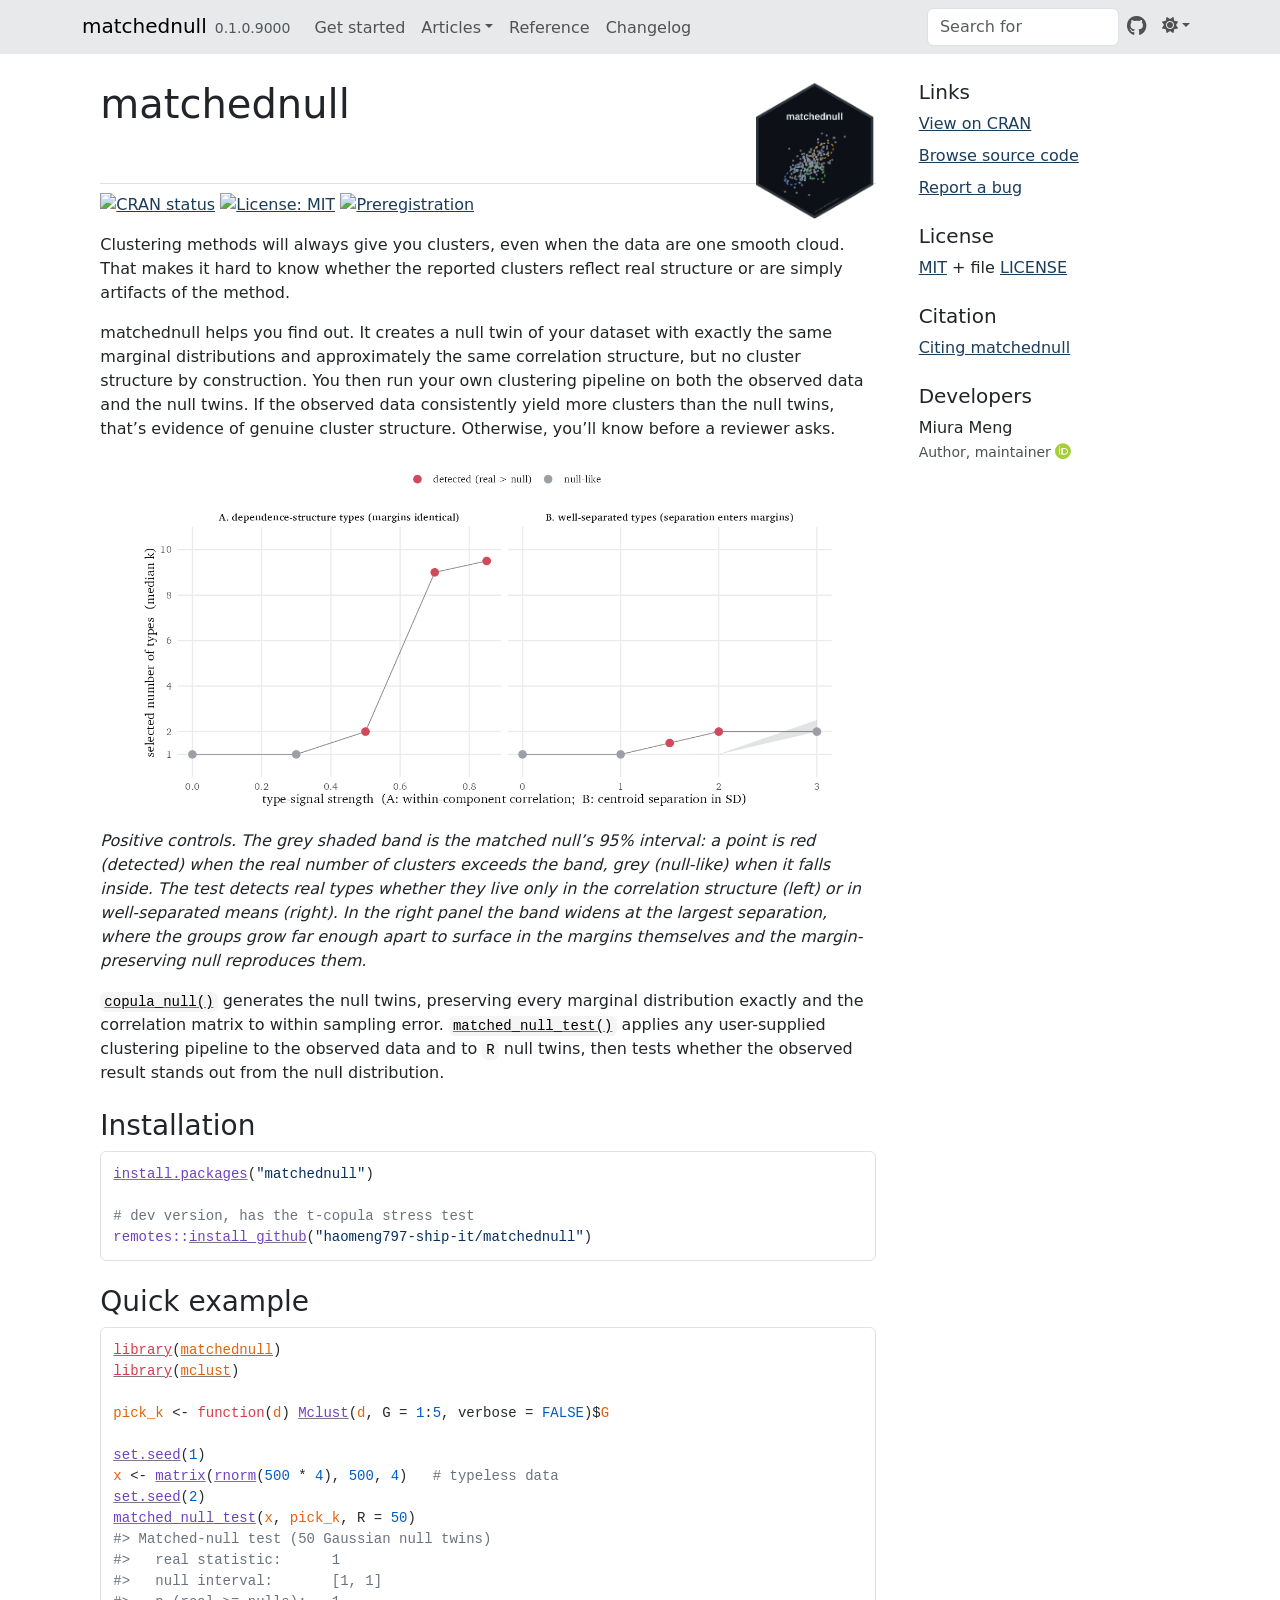
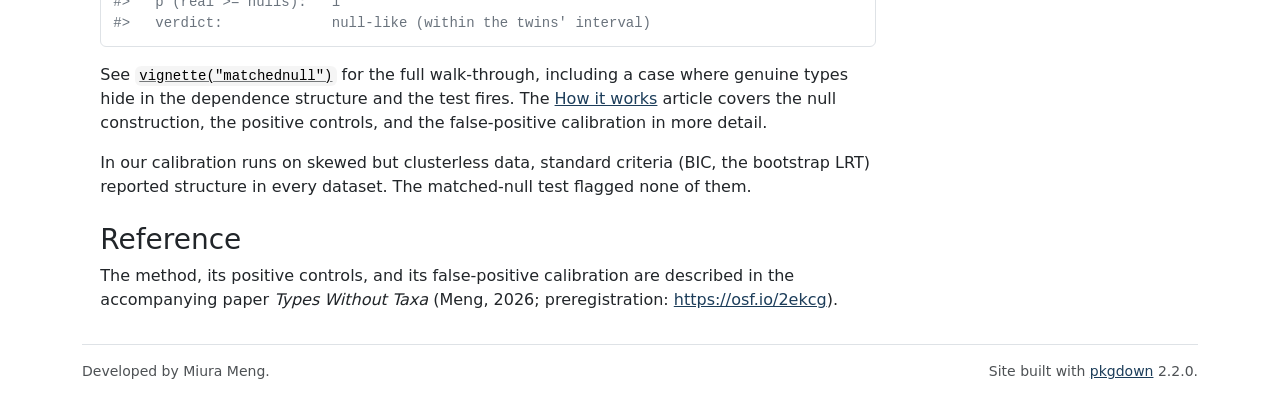
==== docs/index.html @ 2314b8cb "remove the duplicate get-started entry from the articles menu" ====
<!DOCTYPE html>
<!-- Generated by pkgdown: do not edit by hand --><html lang="en">
<head>
<meta http-equiv="Content-Type" content="text/html; charset=UTF-8">
<meta charset="utf-8">
<meta http-equiv="X-UA-Compatible" content="IE=edge">
<meta name="viewport" content="width=device-width, initial-scale=1, shrink-to-fit=no">
<title>Matched-Null Tests for Cluster-Count Claims • matchednull</title>
<!-- favicons --><link rel="icon" type="image/png" sizes="96x96" href="favicon-96x96.png">
<link rel="icon" type="”image/svg+xml”" href="favicon.svg">
<link rel="apple-touch-icon" sizes="180x180" href="apple-touch-icon.png">
<link rel="icon" sizes="any" href="favicon.ico">
<link rel="manifest" href="site.webmanifest">
<script src="lightswitch.js"></script><script src="deps/jquery-3.6.0/jquery-3.6.0.min.js"></script><meta name="viewport" content="width=device-width, initial-scale=1, shrink-to-fit=no">
<link href="deps/bootstrap-5.3.1/bootstrap.min.css" rel="stylesheet">
<script src="deps/bootstrap-5.3.1/bootstrap.bundle.min.js"></script><link href="deps/font-awesome-6.5.2/css/all.min.css" rel="stylesheet">
<link href="deps/font-awesome-6.5.2/css/v4-shims.min.css" rel="stylesheet">
<script src="deps/headroom-0.11.0/headroom.min.js"></script><script src="deps/headroom-0.11.0/jQuery.headroom.min.js"></script><script src="deps/bootstrap-toc-1.0.1/bootstrap-toc.min.js"></script><script src="deps/clipboard.js-2.0.11/clipboard.min.js"></script><script src="deps/search-1.0.0/autocomplete.jquery.min.js"></script><script src="deps/search-1.0.0/fuse.min.js"></script><script src="deps/search-1.0.0/mark.min.js"></script><!-- pkgdown --><script src="pkgdown.js"></script><link href="extra.css" rel="stylesheet">
<meta property="og:title" content="Matched-Null Tests for Cluster-Count Claims">
<meta name="description" content="Builds matched nulls for cluster-count claims: synthetic twins of a dataset that preserve every marginal distribution and the full correlation matrix while containing no cluster structure by construction. A reported number of clusters or &quot;types&quot; can then be tested against what the data's own margins and covariance already produce, using any clustering pipeline. A t-copula option adds tail dependence to the null, so that an apparent excess of clusters can be checked against a heavier-tailed alternative before it is read as evidence of types. Implements the matched-null procedure of Meng (2026) &quot;Types Without Taxa&quot; &lt;doi:10.17605/OSF.IO/2EKCG&gt;.">
<meta property="og:description" content="Builds matched nulls for cluster-count claims: synthetic twins of a dataset that preserve every marginal distribution and the full correlation matrix while containing no cluster structure by construction. A reported number of clusters or &quot;types&quot; can then be tested against what the data's own margins and covariance already produce, using any clustering pipeline. A t-copula option adds tail dependence to the null, so that an apparent excess of clusters can be checked against a heavier-tailed alternative before it is read as evidence of types. Implements the matched-null procedure of Meng (2026) &quot;Types Without Taxa&quot; &lt;doi:10.17605/OSF.IO/2EKCG&gt;.">
<meta property="og:image" content="https://haomeng797-ship-it.github.io/matchednull/logo.png">
</head>
<body>
    <a href="#main" class="visually-hidden-focusable">Skip to contents</a>


    <nav class="navbar navbar-expand-lg fixed-top " aria-label="Site navigation"><div class="container">

    <a class="navbar-brand me-2" href="index.html">matchednull</a>

    <small class="nav-text text-muted me-auto" data-bs-toggle="tooltip" data-bs-placement="bottom" title="">0.1.0.9000</small>


    <button class="navbar-toggler" type="button" data-bs-toggle="collapse" data-bs-target="#navbar" aria-controls="navbar" aria-expanded="false" aria-label="Toggle navigation">
      <span class="navbar-toggler-icon"></span>
    </button>

    <div id="navbar" class="collapse navbar-collapse ms-3">
      <ul class="navbar-nav me-auto">
<li class="nav-item"><a class="nav-link" href="articles/matchednull.html">Get started</a></li>
<li class="nav-item dropdown">
  <button class="nav-link dropdown-toggle" type="button" id="dropdown-articles" data-bs-toggle="dropdown" aria-expanded="false" aria-haspopup="true">Articles</button>
  <ul class="dropdown-menu" aria-labelledby="dropdown-articles">
<li><a class="dropdown-item" href="articles/how-it-works.html">How the matched-null test works</a></li>
  </ul>
</li>
<li class="nav-item"><a class="nav-link" href="reference/index.html">Reference</a></li>
<li class="nav-item"><a class="nav-link" href="news/index.html">Changelog</a></li>
      </ul>
<ul class="navbar-nav">
<li class="nav-item"><form class="form-inline" role="search">
 <input class="form-control" type="search" name="search-input" id="search-input" autocomplete="off" aria-label="Search site" placeholder="Search for" data-search-index="search.json">
</form></li>
<li class="nav-item"><a class="external-link nav-link" href="https://github.com/haomeng797-ship-it/matchednull/" aria-label="GitHub"><span class="fa fab fa-github fa-lg"></span></a></li>
<li class="nav-item dropdown">
  <button class="nav-link dropdown-toggle" type="button" id="dropdown-lightswitch" data-bs-toggle="dropdown" aria-expanded="false" aria-haspopup="true" aria-label="Light switch"><span class="fa fa-sun"></span></button>
  <ul class="dropdown-menu dropdown-menu-end" aria-labelledby="dropdown-lightswitch">
<li><button class="dropdown-item" data-bs-theme-value="light"><span class="fa fa-sun"></span> Light</button></li>
    <li><button class="dropdown-item" data-bs-theme-value="dark"><span class="fa fa-moon"></span> Dark</button></li>
    <li><button class="dropdown-item" data-bs-theme-value="auto"><span class="fa fa-adjust"></span> Auto</button></li>
  </ul>
</li>
      </ul>
</div>


  </div>
</nav><div class="container template-home">
<div class="row">
  <main id="main" class="col-md-9"><div class="section level1">
<div class="page-header">
<img src="logo.png" class="logo" alt=""><h1 id="matchednull-">matchednull <a class="anchor" aria-label="anchor" href="#matchednull-"></a>
</h1>
</div>
<p><a href="https://CRAN.R-project.org/package=matchednull" class="external-link"><img src="https://www.r-pkg.org/badges/version/matchednull" alt="CRAN status"></a> <a href="https://opensource.org/licenses/MIT" class="external-link"><img src="https://img.shields.io/badge/license-MIT-green.svg" alt="License: MIT"></a> <a href="https://doi.org/10.17605/OSF.IO/2EKCG" class="external-link"><img src="https://img.shields.io/badge/OSF-prereg-337ab7.svg" alt="Preregistration"></a></p>
<p>Clustering methods will always give you clusters, even when the data are one smooth cloud. That makes it hard to know whether the reported clusters reflect real structure or are simply artifacts of the method.</p>
<p>matchednull helps you find out. It creates a null twin of your dataset with exactly the same marginal distributions and approximately the same correlation structure, but no cluster structure by construction. You then run your own clustering pipeline on both the observed data and the null twins. If the observed data consistently yield more clusters than the null twins, that’s evidence of genuine cluster structure. Otherwise, you’ll know before a reviewer asks.</p>
<p align="center">
<img src="reference/figures/positive_control.png" width="90%" alt="Positive controls: the test detects real types and stays quiet on typeless data"></p>
<p><em>Positive controls. The grey shaded band is the matched null’s 95% interval: a point is red (detected) when the real number of clusters exceeds the band, grey (null-like) when it falls inside. The test detects real types whether they live only in the correlation structure (left) or in well-separated means (right). In the right panel the band widens at the largest separation, where the groups grow far enough apart to surface in the margins themselves and the margin-preserving null reproduces them.</em></p>
<p><code><a href="reference/copula_null.html">copula_null()</a></code> generates the null twins, preserving every marginal distribution exactly and the correlation matrix to within sampling error. <code><a href="reference/matched_null_test.html">matched_null_test()</a></code> applies any user-supplied clustering pipeline to the observed data and to <code>R</code> null twins, then tests whether the observed result stands out from the null distribution.</p>
<div class="section level2">
<h2 id="installation">Installation<a class="anchor" aria-label="anchor" href="#installation"></a>
</h2>
<div class="sourceCode" id="cb1"><pre class="downlit sourceCode r">
<code class="sourceCode R"><span><span class="fu"><a href="https://rdrr.io/r/utils/install.packages.html" class="external-link">install.packages</a></span><span class="op">(</span><span class="st">"matchednull"</span><span class="op">)</span></span>
<span></span>
<span><span class="co"># dev version, has the t-copula stress test</span></span>
<span><span class="fu">remotes</span><span class="fu">::</span><span class="fu"><a href="https://remotes.r-lib.org/reference/install_github.html" class="external-link">install_github</a></span><span class="op">(</span><span class="st">"haomeng797-ship-it/matchednull"</span><span class="op">)</span></span></code></pre></div>
</div>
<div class="section level2">
<h2 id="quick-example">Quick example<a class="anchor" aria-label="anchor" href="#quick-example"></a>
</h2>
<div class="sourceCode" id="cb2"><pre class="downlit sourceCode r">
<code class="sourceCode R"><span><span class="kw"><a href="https://rdrr.io/r/base/library.html" class="external-link">library</a></span><span class="op">(</span><span class="va"><a href="https://haomeng797-ship-it.github.io/matchednull/">matchednull</a></span><span class="op">)</span></span>
<span><span class="kw"><a href="https://rdrr.io/r/base/library.html" class="external-link">library</a></span><span class="op">(</span><span class="va"><a href="https://mclust-org.github.io/mclust/" class="external-link">mclust</a></span><span class="op">)</span></span>
<span></span>
<span><span class="va">pick_k</span> <span class="op">&lt;-</span> <span class="kw">function</span><span class="op">(</span><span class="va">d</span><span class="op">)</span> <span class="fu"><a href="https://mclust-org.github.io/mclust/reference/Mclust.html" class="external-link">Mclust</a></span><span class="op">(</span><span class="va">d</span>, G <span class="op">=</span> <span class="fl">1</span><span class="op">:</span><span class="fl">5</span>, verbose <span class="op">=</span> <span class="cn">FALSE</span><span class="op">)</span><span class="op">$</span><span class="va">G</span></span>
<span></span>
<span><span class="fu"><a href="https://rdrr.io/r/base/Random.html" class="external-link">set.seed</a></span><span class="op">(</span><span class="fl">1</span><span class="op">)</span></span>
<span><span class="va">x</span> <span class="op">&lt;-</span> <span class="fu"><a href="https://rdrr.io/r/base/matrix.html" class="external-link">matrix</a></span><span class="op">(</span><span class="fu"><a href="https://rdrr.io/r/stats/Normal.html" class="external-link">rnorm</a></span><span class="op">(</span><span class="fl">500</span> <span class="op">*</span> <span class="fl">4</span><span class="op">)</span>, <span class="fl">500</span>, <span class="fl">4</span><span class="op">)</span>   <span class="co"># typeless data</span></span>
<span><span class="fu"><a href="https://rdrr.io/r/base/Random.html" class="external-link">set.seed</a></span><span class="op">(</span><span class="fl">2</span><span class="op">)</span></span>
<span><span class="fu"><a href="reference/matched_null_test.html">matched_null_test</a></span><span class="op">(</span><span class="va">x</span>, <span class="va">pick_k</span>, R <span class="op">=</span> <span class="fl">50</span><span class="op">)</span></span>
<span><span class="co">#&gt; Matched-null test (50 Gaussian null twins)</span></span>
<span><span class="co">#&gt;   real statistic:      1</span></span>
<span><span class="co">#&gt;   null interval:       [1, 1]</span></span>
<span><span class="co">#&gt;   p (real &gt;= nulls):   1</span></span>
<span><span class="co">#&gt;   verdict:             null-like (within the twins' interval)</span></span></code></pre></div>
<p>See <code><a href="articles/matchednull.html">vignette("matchednull")</a></code> for the full walk-through, including a case where genuine types hide in the dependence structure and the test fires. The <a href="https://haomeng797-ship-it.github.io/matchednull/articles/how-it-works.html">How it works</a> article covers the null construction, the positive controls, and the false-positive calibration in more detail.</p>
<p>In our calibration runs on skewed but clusterless data, standard criteria (BIC, the bootstrap LRT) reported structure in every dataset. The matched-null test flagged none of them.</p>
</div>
<div class="section level2">
<h2 id="reference">Reference<a class="anchor" aria-label="anchor" href="#reference"></a>
</h2>
<p>The method, its positive controls, and its false-positive calibration are described in the accompanying paper <em>Types Without Taxa</em> (Meng, 2026; preregistration: <a href="https://osf.io/2ekcg" class="external-link uri">https://osf.io/2ekcg</a>).</p>
</div>
</div>
  </main><aside class="col-md-3"><div class="links">
<h2 data-toc-skip>Links</h2>
<ul class="list-unstyled">
<li><a href="https://cloud.r-project.org/package=matchednull" class="external-link">View on CRAN</a></li>
<li><a href="https://github.com/haomeng797-ship-it/matchednull/" class="external-link">Browse source code</a></li>
<li><a href="https://github.com/haomeng797-ship-it/matchednull/issues" class="external-link">Report a bug</a></li>
</ul>
</div>

<div class="license">
<h2 data-toc-skip>License</h2>
<ul class="list-unstyled">
<li>
<a href="https://opensource.org/licenses/mit-license.php" class="external-link">MIT</a> + file <a href="LICENSE-text.html">LICENSE</a>
</li>
</ul>
</div>


<div class="citation">
<h2 data-toc-skip>Citation</h2>
<ul class="list-unstyled">
<li><a href="authors.html#citation">Citing matchednull</a></li>
</ul>
</div>

<div class="developers">
<h2 data-toc-skip>Developers</h2>
<ul class="list-unstyled">
<li>Miura Meng <br><small class="roles"> Author, maintainer </small> <a href="https://orcid.org/0009-0004-1522-1997" target="orcid.widget" aria-label="ORCID" class="external-link"><span class="fab fa-orcid orcid" aria-hidden="true"></span></a>  </li>
</ul>
</div>



  </aside>
</div>


    <footer><div class="pkgdown-footer-left">
  <p>Developed by Miura Meng.</p>
</div>

<div class="pkgdown-footer-right">
  <p>Site built with <a href="https://pkgdown.r-lib.org/" class="external-link">pkgdown</a> 2.2.0.</p>
</div>

    </footer>
</div>





  </body>
</html>
---- docs/deps/font-awesome-6.5.2/css/v4-shims.min.css ----
/*!
 * Font Awesome Free 6.5.2 by @fontawesome - https://fontawesome.com
 * License - https://fontawesome.com/license/free (Icons: CC BY 4.0, Fonts: SIL OFL 1.1, Code: MIT License)
 * Copyright 2024 Fonticons, Inc.
 */
.fa.fa-glass:before{content:"\f000"}.fa.fa-envelope-o{font-family:"Font Awesome 6 Free";font-weight:400}.fa.fa-envelope-o:before{content:"\f0e0"}.fa.fa-star-o{font-family:"Font Awesome 6 Free";font-weight:400}.fa.fa-star-o:before{content:"\f005"}.fa.fa-close:before,.fa.fa-remove:before{content:"\f00d"}.fa.fa-gear:before{content:"\f013"}.fa.fa-trash-o{font-family:"Font Awesome 6 Free";font-weight:400}.fa.fa-trash-o:before{content:"\f2ed"}.fa.fa-home:before{content:"\f015"}.fa.fa-file-o{font-family:"Font Awesome 6 Free";font-weight:400}.fa.fa-file-o:before{content:"\f15b"}.fa.fa-clock-o{font-family:"Font Awesome 6 Free";font-weight:400}.fa.fa-clock-o:before{content:"\f017"}.fa.fa-arrow-circle-o-down{font-family:"Font Awesome 6 Free";font-weight:400}.fa.fa-arrow-circle-o-down:before{content:"\f358"}.fa.fa-arrow-circle-o-up{font-family:"Font Awesome 6 Free";font-weight:400}.fa.fa-arrow-circle-o-up:before{content:"\f35b"}.fa.fa-play-circle-o{font-family:"Font Awesome 6 Free";font-weight:400}.fa.fa-play-circle-o:before{content:"\f144"}.fa.fa-repeat:before,.fa.fa-rotate-right:before{content:"\f01e"}.fa.fa-refresh:before{content:"\f021"}.fa.fa-list-alt{font-family:"Font Awesome 6 Free";font-weight:400}.fa.fa-list-alt:before{content:"\f022"}.fa.fa-dedent:before{content:"\f03b"}.fa.fa-video-camera:before{content:"\f03d"}.fa.fa-picture-o{font-family:"Font Awesome 6 Free";font-weight:400}.fa.fa-picture-o:before{content:"\f03e"}.fa.fa-photo{font-family:"Font Awesome 6 Free";font-weight:400}.fa.fa-photo:before{content:"\f03e"}.fa.fa-image{font-family:"Font Awesome 6 Free";font-weight:400}.fa.fa-image:before{content:"\f03e"}.fa.fa-map-marker:before{content:"\f3c5"}.fa.fa-pencil-square-o{font-family:"Font Awesome 6 Free";font-weight:400}.fa.fa-pencil-square-o:before{content:"\f044"}.fa.fa-edit{font-family:"Font Awesome 6 Free";font-weight:400}.fa.fa-edit:before{content:"\f044"}.fa.fa-share-square-o:before{content:"\f14d"}.fa.fa-check-square-o{font-family:"Font Awesome 6 Free";font-weight:400}.fa.fa-check-square-o:before{content:"\f14a"}.fa.fa-arrows:before{content:"\f0b2"}.fa.fa-times-circle-o{font-family:"Font Awesome 6 Free";font-weight:400}.fa.fa-times-circle-o:before{content:"\f057"}.fa.fa-check-circle-o{font-family:"Font Awesome 6 Free";font-weight:400}.fa.fa-check-circle-o:before{content:"\f058"}.fa.fa-mail-forward:before{content:"\f064"}.fa.fa-expand:before{content:"\f424"}.fa.fa-compress:before{content:"\f422"}.fa.fa-eye,.fa.fa-eye-slash{font-family:"Font Awesome 6 Free";font-weight:400}.fa.fa-warning:before{content:"\f071"}.fa.fa-calendar:before{content:"\f073"}.fa.fa-arrows-v:before{content:"\f338"}.fa.fa-arrows-h:before{content:"\f337"}.fa.fa-bar-chart-o:before,.fa.fa-bar-chart:before{content:"\e0e3"}.fa.fa-twitter-square{font-family:"Font Awesome 6 Brands";font-weight:400}.fa.fa-twitter-square:before{content:"\f081"}.fa.fa-facebook-square{font-family:"Font Awesome 6 Brands";font-weight:400}.fa.fa-facebook-square:before{content:"\f082"}.fa.fa-gears:before{content:"\f085"}.fa.fa-thumbs-o-up{font-family:"Font Awesome 6 Free";font-weight:400}.fa.fa-thumbs-o-up:before{content:"\f164"}.fa.fa-thumbs-o-down{font-family:"Font Awesome 6 Free";font-weight:400}.fa.fa-thumbs-o-down:before{content:"\f165"}.fa.fa-heart-o{font-family:"Font Awesome 6 Free";font-weight:400}.fa.fa-heart-o:before{content:"\f004"}.fa.fa-sign-out:before{content:"\f2f5"}.fa.fa-linkedin-square{font-family:"Font Awesome 6 Brands";font-weight:400}.fa.fa-linkedin-square:before{content:"\f08c"}.fa.fa-thumb-tack:before{content:"\f08d"}.fa.fa-external-link:before{content:"\f35d"}.fa.fa-sign-in:before{content:"\f2f6"}.fa.fa-github-square{font-family:"Font Awesome 6 Brands";font-weight:400}.fa.fa-github-square:before{content:"\f092"}.fa.fa-lemon-o{font-family:"Font Awesome 6 Free";font-weight:400}.fa.fa-lemon-o:before{content:"\f094"}.fa.fa-square-o{font-family:"Font Awesome 6 Free";font-weight:400}.fa.fa-square-o:before{content:"\f0c8"}.fa.fa-bookmark-o{font-family:"Font Awesome 6 Free";font-weight:400}.fa.fa-bookmark-o:before{content:"\f02e"}.fa.fa-facebook,.fa.fa-twitter{font-family:"Font Awesome 6 Brands";font-weight:400}.fa.fa-facebook:before{content:"\f39e"}.fa.fa-facebook-f{font-family:"Font Awesome 6 Brands";font-weight:400}.fa.fa-facebook-f:before{content:"\f39e"}.fa.fa-github{font-family:"Font Awesome 6 Brands";font-weight:400}.fa.fa-credit-card{font-family:"Font Awesome 6 Free";font-weight:400}.fa.fa-feed:before{content:"\f09e"}.fa.fa-hdd-o{font-family:"Font Awesome 6 Free";font-weight:400}.fa.fa-hdd-o:before{content:"\f0a0"}.fa.fa-hand-o-right{font-family:"Font Awesome 6 Free";font-weight:400}.fa.fa-hand-o-right:before{content:"\f0a4"}.fa.fa-hand-o-left{font-family:"Font Awesome 6 Free";font-weight:400}.fa.fa-hand-o-left:before{content:"\f0a5"}.fa.fa-hand-o-up{font-family:"Font Awesome 6 Free";font-weight:400}.fa.fa-hand-o-up:before{content:"\f0a6"}.fa.fa-hand-o-down{font-family:"Font Awesome 6 Free";font-weight:400}.fa.fa-hand-o-down:before{content:"\f0a7"}.fa.fa-globe:before{content:"\f57d"}.fa.fa-tasks:before{content:"\f828"}.fa.fa-arrows-alt:before{content:"\f31e"}.fa.fa-group:before{content:"\f0c0"}.fa.fa-chain:before{content:"\f0c1"}.fa.fa-cut:before{content:"\f0c4"}.fa.fa-files-o{font-family:"Font Awesome 6 Free";font-weight:400}.fa.fa-files-o:before{content:"\f0c5"}.fa.fa-floppy-o{font-family:"Font Awesome 6 Free";font-weight:400}.fa.fa-floppy-o:before{content:"\f0c7"}.fa.fa-save{font-family:"Font Awesome 6 Free";font-weight:400}.fa.fa-save:before{content:"\f0c7"}.fa.fa-navicon:before,.fa.fa-reorder:before{content:"\f0c9"}.fa.fa-magic:before{content:"\e2ca"}.fa.fa-pinterest,.fa.fa-pinterest-square{font-family:"Font Awesome 6 Brands";font-weight:400}.fa.fa-pinterest-square:before{content:"\f0d3"}.fa.fa-google-plus-square{font-family:"Font Awesome 6 Brands";font-weight:400}.fa.fa-google-plus-square:before{content:"\f0d4"}.fa.fa-google-plus{font-family:"Font Awesome 6 Brands";font-weight:400}.fa.fa-google-plus:before{content:"\f0d5"}.fa.fa-money:before{content:"\f3d1"}.fa.fa-unsorted:before{content:"\f0dc"}.fa.fa-sort-desc:before{content:"\f0dd"}.fa.fa-sort-asc:before{content:"\f0de"}.fa.fa-linkedin{font-family:"Font Awesome 6 Brands";font-weight:400}.fa.fa-linkedin:before{content:"\f0e1"}.fa.fa-rotate-left:before{content:"\f0e2"}.fa.fa-legal:before{content:"\f0e3"}.fa.fa-dashboard:before,.fa.fa-tachometer:before{content:"\f625"}.fa.fa-comment-o{font-family:"Font Awesome 6 Free";font-weight:400}.fa.fa-comment-o:before{content:"\f075"}.fa.fa-comments-o{font-family:"Font Awesome 6 Free";font-weight:400}.fa.fa-comments-o:before{content:"\f086"}.fa.fa-flash:before{content:"\f0e7"}.fa.fa-clipboard:before{content:"\f0ea"}.fa.fa-lightbulb-o{font-family:"Font Awesome 6 Free";font-weight:400}.fa.fa-lightbulb-o:before{content:"\f0eb"}.fa.fa-exchange:before{content:"\f362"}.fa.fa-cloud-download:before{content:"\f0ed"}.fa.fa-cloud-upload:before{content:"\f0ee"}.fa.fa-bell-o{font-family:"Font Awesome 6 Free";font-weight:400}.fa.fa-bell-o:before{content:"\f0f3"}.fa.fa-cutlery:before{content:"\f2e7"}.fa.fa-file-text-o{font-family:"Font Awesome 6 Free";font-weight:400}.fa.fa-file-text-o:before{content:"\f15c"}.fa.fa-building-o{font-family:"Font Awesome 6 Free";font-weight:400}.fa.fa-building-o:before{content:"\f1ad"}.fa.fa-hospital-o{font-family:"Font Awesome 6 Free";font-weight:400}.fa.fa-hospital-o:before{content:"\f0f8"}.fa.fa-tablet:before{content:"\f3fa"}.fa.fa-mobile-phone:before,.fa.fa-mobile:before{content:"\f3cd"}.fa.fa-circle-o{font-family:"Font Awesome 6 Free";font-weight:400}.fa.fa-circle-o:before{content:"\f111"}.fa.fa-mail-reply:before{content:"\f3e5"}.fa.fa-github-alt{font-family:"Font Awesome 6 Brands";font-weight:400}.fa.fa-folder-o{font-family:"Font Awesome 6 Free";font-weight:400}.fa.fa-folder-o:before{content:"\f07b"}.fa.fa-folder-open-o{font-family:"Font Awesome 6 Free";font-weight:400}.fa.fa-folder-open-o:before{content:"\f07c"}.fa.fa-smile-o{font-family:"Font Awesome 6 Free";font-weight:400}.fa.fa-smile-o:before{content:"\f118"}.fa.fa-frown-o{font-family:"Font Awesome 6 Free";font-weight:400}.fa.fa-frown-o:before{content:"\f119"}.fa.fa-meh-o{font-family:"Font Awesome 6 Free";font-weight:400}.fa.fa-meh-o:before{content:"\f11a"}.fa.fa-keyboard-o{font-family:"Font Awesome 6 Free";font-weight:400}.fa.fa-keyboard-o:before{content:"\f11c"}.fa.fa-flag-o{font-family:"Font Awesome 6 Free";font-weight:400}.fa.fa-flag-o:before{content:"\f024"}.fa.fa-mail-reply-all:before{content:"\f122"}.fa.fa-star-half-o{font-family:"Font Awesome 6 Free";font-weight:400}.fa.fa-star-half-o:before{content:"\f5c0"}.fa.fa-star-half-empty{font-family:"Font Awesome 6 Free";font-weight:400}.fa.fa-star-half-empty:before{content:"\f5c0"}.fa.fa-star-half-full{font-family:"Font Awesome 6 Free";font-weight:400}.fa.fa-star-half-full:before{content:"\f5c0"}.fa.fa-code-fork:before{content:"\f126"}.fa.fa-chain-broken:before,.fa.fa-unlink:before{content:"\f127"}.fa.fa-calendar-o{font-family:"Font Awesome 6 Free";font-weight:400}.fa.fa-calendar-o:before{content:"\f133"}.fa.fa-css3,.fa.fa-html5,.fa.fa-maxcdn{font-family:"Font Awesome 6 Brands";font-weight:400}.fa.fa-unlock-alt:before{content:"\f09c"}.fa.fa-minus-square-o{font-family:"Font Awesome 6 Free";font-weight:400}.fa.fa-minus-square-o:before{content:"\f146"}.fa.fa-level-up:before{content:"\f3bf"}.fa.fa-level-down:before{content:"\f3be"}.fa.fa-pencil-square:before{content:"\f14b"}.fa.fa-external-link-square:before{content:"\f360"}.fa.fa-compass{font-family:"Font Awesome 6 Free";font-weight:400}.fa.fa-caret-square-o-down{font-family:"Font Awesome 6 Free";font-weight:400}.fa.fa-caret-square-o-down:before{content:"\f150"}.fa.fa-toggle-down{font-family:"Font Awesome 6 Free";font-weight:400}.fa.fa-toggle-down:before{content:"\f150"}.fa.fa-caret-square-o-up{font-family:"Font Awesome 6 Free";font-weight:400}.fa.fa-caret-square-o-up:before{content:"\f151"}.fa.fa-toggle-up{font-family:"Font Awesome 6 Free";font-weight:400}.fa.fa-toggle-up:before{content:"\f151"}.fa.fa-caret-square-o-right{font-family:"Font Awesome 6 Free";font-weight:400}.fa.fa-caret-square-o-right:before{content:"\f152"}.fa.fa-toggle-right{font-family:"Font Awesome 6 Free";font-weight:400}.fa.fa-toggle-right:before{content:"\f152"}.fa.fa-eur:before,.fa.fa-euro:before{content:"\f153"}.fa.fa-gbp:before{content:"\f154"}.fa.fa-dollar:before,.fa.fa-usd:before{content:"\24"}.fa.fa-inr:before,.fa.fa-rupee:before{content:"\e1bc"}.fa.fa-cny:before,.fa.fa-jpy:before,.fa.fa-rmb:before,.fa.fa-yen:before{content:"\f157"}.fa.fa-rouble:before,.fa.fa-rub:before,.fa.fa-ruble:before{content:"\f158"}.fa.fa-krw:before,.fa.fa-won:before{content:"\f159"}.fa.fa-bitcoin,.fa.fa-btc{font-family:"Font Awesome 6 Brands";font-weight:400}.fa.fa-bitcoin:before{content:"\f15a"}.fa.fa-file-text:before{content:"\f15c"}.fa.fa-sort-alpha-asc:before{content:"\f15d"}.fa.fa-sort-alpha-desc:before{content:"\f881"}.fa.fa-sort-amount-asc:before{content:"\f884"}.fa.fa-sort-amount-desc:before{content:"\f160"}.fa.fa-sort-numeric-asc:before{content:"\f162"}.fa.fa-sort-numeric-desc:before{content:"\f886"}.fa.fa-youtube-square{font-family:"Font Awesome 6 Brands";font-weight:400}.fa.fa-youtube-square:before{content:"\f431"}.fa.fa-xing,.fa.fa-xing-square,.fa.fa-youtube{font-family:"Font Awesome 6 Brands";font-weight:400}.fa.fa-xing-square:before{content:"\f169"}.fa.fa-youtube-play{font-family:"Font Awesome 6 Brands";font-weight:400}.fa.fa-youtube-play:before{content:"\f167"}.fa.fa-adn,.fa.fa-bitbucket,.fa.fa-bitbucket-square,.fa.fa-dropbox,.fa.fa-flickr,.fa.fa-instagram,.fa.fa-stack-overflow{font-family:"Font Awesome 6 Brands";font-weight:400}.fa.fa-bitbucket-square:before{content:"\f171"}.fa.fa-tumblr,.fa.fa-tumblr-square{font-family:"Font Awesome 6 Brands";font-weight:400}.fa.fa-tumblr-square:before{content:"\f174"}.fa.fa-long-arrow-down:before{content:"\f309"}.fa.fa-long-arrow-up:before{content:"\f30c"}.fa.fa-long-arrow-left:before{content:"\f30a"}.fa.fa-long-arrow-right:before{content:"\f30b"}.fa.fa-android,.fa.fa-apple,.fa.fa-dribbble,.fa.fa-foursquare,.fa.fa-gittip,.fa.fa-gratipay,.fa.fa-linux,.fa.fa-skype,.fa.fa-trello,.fa.fa-windows{font-family:"Font Awesome 6 Brands";font-weight:400}.fa.fa-gittip:before{content:"\f184"}.fa.fa-sun-o{font-family:"Font Awesome 6 Free";font-weight:400}.fa.fa-sun-o:before{content:"\f185"}.fa.fa-moon-o{font-family:"Font Awesome 6 Free";font-weight:400}.fa.fa-moon-o:before{content:"\f186"}.fa.fa-pagelines,.fa.fa-renren,.fa.fa-stack-exchange,.fa.fa-vk,.fa.fa-weibo{font-family:"Font Awesome 6 Brands";font-weight:400}.fa.fa-arrow-circle-o-right{font-family:"Font Awesome 6 Free";font-weight:400}.fa.fa-arrow-circle-o-right:before{content:"\f35a"}.fa.fa-arrow-circle-o-left{font-family:"Font Awesome 6 Free";font-weight:400}.fa.fa-arrow-circle-o-left:before{content:"\f359"}.fa.fa-caret-square-o-left{font-family:"Font Awesome 6 Free";font-weight:400}.fa.fa-caret-square-o-left:before{content:"\f191"}.fa.fa-toggle-left{font-family:"Font Awesome 6 Free";font-weight:400}.fa.fa-toggle-left:before{content:"\f191"}.fa.fa-dot-circle-o{font-family:"Font Awesome 6 Free";font-weight:400}.fa.fa-dot-circle-o:before{content:"\f192"}.fa.fa-vimeo-square{font-family:"Font Awesome 6 Brands";font-weight:400}.fa.fa-vimeo-square:before{content:"\f194"}.fa.fa-try:before,.fa.fa-turkish-lira:before{content:"\e2bb"}.fa.fa-plus-square-o{font-family:"Font Awesome 6 Free";font-weight:400}.fa.fa-plus-square-o:before{content:"\f0fe"}.fa.fa-openid,.fa.fa-slack,.fa.fa-wordpress{font-family:"Font Awesome 6 Brands";font-weight:400}.fa.fa-bank:before,.fa.fa-institution:before{content:"\f19c"}.fa.fa-mortar-board:before{content:"\f19d"}.fa.fa-google,.fa.fa-reddit,.fa.fa-reddit-square,.fa.fa-yahoo{font-family:"Font Awesome 6 Brands";font-weight:400}.fa.fa-reddit-square:before{content:"\f1a2"}.fa.fa-behance,.fa.fa-behance-square,.fa.fa-delicious,.fa.fa-digg,.fa.fa-drupal,.fa.fa-joomla,.fa.fa-pied-piper-alt,.fa.fa-pied-piper-pp,.fa.fa-stumbleupon,.fa.fa-stumbleupon-circle{font-family:"Font Awesome 6 Brands";font-weight:400}.fa.fa-behance-square:before{content:"\f1b5"}.fa.fa-steam,.fa.fa-steam-square{font-family:"Font Awesome 6 Brands";font-weight:400}.fa.fa-steam-square:before{content:"\f1b7"}.fa.fa-automobile:before{content:"\f1b9"}.fa.fa-cab:before{content:"\f1ba"}.fa.fa-deviantart,.fa.fa-soundcloud,.fa.fa-spotify{font-family:"Font Awesome 6 Brands";font-weight:400}.fa.fa-file-pdf-o{font-family:"Font Awesome 6 Free";font-weight:400}.fa.fa-file-pdf-o:before{content:"\f1c1"}.fa.fa-file-word-o{font-family:"Font Awesome 6 Free";font-weight:400}.fa.fa-file-word-o:before{content:"\f1c2"}.fa.fa-file-excel-o{font-family:"Font Awesome 6 Free";font-weight:400}.fa.fa-file-excel-o:before{content:"\f1c3"}.fa.fa-file-powerpoint-o{font-family:"Font Awesome 6 Free";font-weight:400}.fa.fa-file-powerpoint-o:before{content:"\f1c4"}.fa.fa-file-image-o{font-family:"Font Awesome 6 Free";font-weight:400}.fa.fa-file-image-o:before{content:"\f1c5"}.fa.fa-file-photo-o{font-family:"Font Awesome 6 Free";font-weight:400}.fa.fa-file-photo-o:before{content:"\f1c5"}.fa.fa-file-picture-o{font-family:"Font Awesome 6 Free";font-weight:400}.fa.fa-file-picture-o:before{content:"\f1c5"}.fa.fa-file-archive-o{font-family:"Font Awesome 6 Free";font-weight:400}.fa.fa-file-archive-o:before{content:"\f1c6"}.fa.fa-file-zip-o{font-family:"Font Awesome 6 Free";font-weight:400}.fa.fa-file-zip-o:before{content:"\f1c6"}.fa.fa-file-audio-o{font-family:"Font Awesome 6 Free";font-weight:400}.fa.fa-file-audio-o:before{content:"\f1c7"}.fa.fa-file-sound-o{font-family:"Font Awesome 6 Free";font-weight:400}.fa.fa-file-sound-o:before{content:"\f1c7"}.fa.fa-file-video-o{font-family:"Font Awesome 6 Free";font-weight:400}.fa.fa-file-video-o:before{content:"\f1c8"}.fa.fa-file-movie-o{font-family:"Font Awesome 6 Free";font-weight:400}.fa.fa-file-movie-o:before{content:"\f1c8"}.fa.fa-file-code-o{font-family:"Font Awesome 6 Free";font-weight:400}.fa.fa-file-code-o:before{content:"\f1c9"}.fa.fa-codepen,.fa.fa-jsfiddle,.fa.fa-vine{font-family:"Font Awesome 6 Brands";font-weight:400}.fa.fa-life-bouy:before,.fa.fa-life-buoy:before,.fa.fa-life-saver:before,.fa.fa-support:before{content:"\f1cd"}.fa.fa-circle-o-notch:before{content:"\f1ce"}.fa.fa-ra,.fa.fa-rebel{font-family:"Font Awesome 6 Brands";font-weight:400}.fa.fa-ra:before{content:"\f1d0"}.fa.fa-resistance{font-family:"Font Awesome 6 Brands";font-weight:400}.fa.fa-resistance:before{content:"\f1d0"}.fa.fa-empire,.fa.fa-ge{font-family:"Font Awesome 6 Brands";font-weight:400}.fa.fa-ge:before{content:"\f1d1"}.fa.fa-git-square{font-family:"Font Awesome 6 Brands";font-weight:400}.fa.fa-git-square:before{content:"\f1d2"}.fa.fa-git,.fa.fa-hacker-news,.fa.fa-y-combinator-square{font-family:"Font Awesome 6 Brands";font-weight:400}.fa.fa-y-combinator-square:before{content:"\f1d4"}.fa.fa-yc-square{font-family:"Font Awesome 6 Brands";font-weight:400}.fa.fa-yc-square:before{content:"\f1d4"}.fa.fa-qq,.fa.fa-tencent-weibo,.fa.fa-wechat,.fa.fa-weixin{font-family:"Font Awesome 6 Brands";font-weight:400}.fa.fa-wechat:before{content:"\f1d7"}.fa.fa-send:before{content:"\f1d8"}.fa.fa-paper-plane-o{font-family:"Font Awesome 6 Free";font-weight:400}.fa.fa-paper-plane-o:before{content:"\f1d8"}.fa.fa-send-o{font-family:"Font Awesome 6 Free";font-weight:400}.fa.fa-send-o:before{content:"\f1d8"}.fa.fa-circle-thin{font-family:"Font Awesome 6 Free";font-weight:400}.fa.fa-circle-thin:before{content:"\f111"}.fa.fa-header:before{content:"\f1dc"}.fa.fa-futbol-o{font-family:"Font Awesome 6 Free";font-weight:400}.fa.fa-futbol-o:before{content:"\f1e3"}.fa.fa-soccer-ball-o{font-family:"Font Awesome 6 Free";font-weight:400}.fa.fa-soccer-ball-o:before{content:"\f1e3"}.fa.fa-slideshare,.fa.fa-twitch,.fa.fa-yelp{font-family:"Font Awesome 6 Brands";font-weight:400}.fa.fa-newspaper-o{font-family:"Font Awesome 6 Free";font-weight:400}.fa.fa-newspaper-o:before{content:"\f1ea"}.fa.fa-cc-amex,.fa.fa-cc-discover,.fa.fa-cc-mastercard,.fa.fa-cc-paypal,.fa.fa-cc-stripe,.fa.fa-cc-visa,.fa.fa-google-wallet,.fa.fa-paypal{font-family:"Font Awesome 6 Brands";font-weight:400}.fa.fa-bell-slash-o{font-family:"Font Awesome 6 Free";font-weight:400}.fa.fa-bell-slash-o:before{content:"\f1f6"}.fa.fa-trash:before{content:"\f2ed"}.fa.fa-copyright{font-family:"Font Awesome 6 Free";font-weight:400}.fa.fa-eyedropper:before{content:"\f1fb"}.fa.fa-area-chart:before{content:"\f1fe"}.fa.fa-pie-chart:before{content:"\f200"}.fa.fa-line-chart:before{content:"\f201"}.fa.fa-lastfm,.fa.fa-lastfm-square{font-family:"Font Awesome 6 Brands";font-weight:400}.fa.fa-lastfm-square:before{content:"\f203"}.fa.fa-angellist,.fa.fa-ioxhost{font-family:"Font Awesome 6 Brands";font-weight:400}.fa.fa-cc{font-family:"Font Awesome 6 Free";font-weight:400}.fa.fa-cc:before{content:"\f20a"}.fa.fa-ils:before,.fa.fa-shekel:before,.fa.fa-sheqel:before{content:"\f20b"}.fa.fa-buysellads,.fa.fa-connectdevelop,.fa.fa-dashcube,.fa.fa-forumbee,.fa.fa-leanpub,.fa.fa-sellsy,.fa.fa-shirtsinbulk,.fa.fa-simplybuilt,.fa.fa-skyatlas{font-family:"Font Awesome 6 Brands";font-weight:400}.fa.fa-diamond{font-family:"Font Awesome 6 Free";font-weight:400}.fa.fa-diamond:before{content:"\f3a5"}.fa.fa-intersex:before,.fa.fa-transgender:before{content:"\f224"}.fa.fa-transgender-alt:before{content:"\f225"}.fa.fa-facebook-official{font-family:"Font Awesome 6 Brands";font-weight:400}.fa.fa-facebook-official:before{content:"\f09a"}.fa.fa-pinterest-p,.fa.fa-whatsapp{font-family:"Font Awesome 6 Brands";font-weight:400}.fa.fa-hotel:before{content:"\f236"}.fa.fa-medium,.fa.fa-viacoin,.fa.fa-y-combinator,.fa.fa-yc{font-family:"Font Awesome 6 Brands";font-weight:400}.fa.fa-yc:before{content:"\f23b"}.fa.fa-expeditedssl,.fa.fa-opencart,.fa.fa-optin-monster{font-family:"Font Awesome 6 Brands";font-weight:400}.fa.fa-battery-4:before,.fa.fa-battery:before{content:"\f240"}.fa.fa-battery-3:before{content:"\f241"}.fa.fa-battery-2:before{content:"\f242"}.fa.fa-battery-1:before{content:"\f243"}.fa.fa-battery-0:before{content:"\f244"}.fa.fa-object-group,.fa.fa-object-ungroup,.fa.fa-sticky-note-o{font-family:"Font Awesome 6 Free";font-weight:400}.fa.fa-sticky-note-o:before{content:"\f249"}.fa.fa-cc-diners-club,.fa.fa-cc-jcb{font-family:"Font Awesome 6 Brands";font-weight:400}.fa.fa-clone{font-family:"Font Awesome 6 Free";font-weight:400}.fa.fa-hourglass-o:before{content:"\f254"}.fa.fa-hourglass-1:before{content:"\f251"}.fa.fa-hourglass-2:before{content:"\f252"}.fa.fa-hourglass-3:before{content:"\f253"}.fa.fa-hand-rock-o{font-family:"Font Awesome 6 Free";font-weight:400}.fa.fa-hand-rock-o:before{content:"\f255"}.fa.fa-hand-grab-o{font-family:"Font Awesome 6 Free";font-weight:400}.fa.fa-hand-grab-o:before{content:"\f255"}.fa.fa-hand-paper-o{font-family:"Font Awesome 6 Free";font-weight:400}.fa.fa-hand-paper-o:before{content:"\f256"}.fa.fa-hand-stop-o{font-family:"Font Awesome 6 Free";font-weight:400}.fa.fa-hand-stop-o:before{content:"\f256"}.fa.fa-hand-scissors-o{font-family:"Font Awesome 6 Free";font-weight:400}.fa.fa-hand-scissors-o:before{content:"\f257"}.fa.fa-hand-lizard-o{font-family:"Font Awesome 6 Free";font-weight:400}.fa.fa-hand-lizard-o:before{content:"\f258"}.fa.fa-hand-spock-o{font-family:"Font Awesome 6 Free";font-weight:400}.fa.fa-hand-spock-o:before{content:"\f259"}.fa.fa-hand-pointer-o{font-family:"Font Awesome 6 Free";font-weight:400}.fa.fa-hand-pointer-o:before{content:"\f25a"}.fa.fa-hand-peace-o{font-family:"Font Awesome 6 Free";font-weight:400}.fa.fa-hand-peace-o:before{content:"\f25b"}.fa.fa-registered{font-family:"Font Awesome 6 Free";font-weight:400}.fa.fa-creative-commons,.fa.fa-gg,.fa.fa-gg-circle,.fa.fa-odnoklassniki,.fa.fa-odnoklassniki-square{font-family:"Font Awesome 6 Brands";font-weight:400}.fa.fa-odnoklassniki-square:before{content:"\f264"}.fa.fa-chrome,.fa.fa-firefox,.fa.fa-get-pocket,.fa.fa-internet-explorer,.fa.fa-opera,.fa.fa-safari,.fa.fa-wikipedia-w{font-family:"Font Awesome 6 Brands";font-weight:400}.fa.fa-television:before{content:"\f26c"}.fa.fa-500px,.fa.fa-amazon,.fa.fa-contao{font-family:"Font Awesome 6 Brands";font-weight:400}.fa.fa-calendar-plus-o{font-family:"Font Awesome 6 Free";font-weight:400}.fa.fa-calendar-plus-o:before{content:"\f271"}.fa.fa-calendar-minus-o{font-family:"Font Awesome 6 Free";font-weight:400}.fa.fa-calendar-minus-o:before{content:"\f272"}.fa.fa-calendar-times-o{font-family:"Font Awesome 6 Free";font-weight:400}.fa.fa-calendar-times-o:before{content:"\f273"}.fa.fa-calendar-check-o{font-family:"Font Awesome 6 Free";font-weight:400}.fa.fa-calendar-check-o:before{content:"\f274"}.fa.fa-map-o{font-family:"Font Awesome 6 Free";font-weight:400}.fa.fa-map-o:before{content:"\f279"}.fa.fa-commenting:before{content:"\f4ad"}.fa.fa-commenting-o{font-family:"Font Awesome 6 Free";font-weight:400}.fa.fa-commenting-o:before{content:"\f4ad"}.fa.fa-houzz,.fa.fa-vimeo{font-family:"Font Awesome 6 Brands";font-weight:400}.fa.fa-vimeo:before{content:"\f27d"}.fa.fa-black-tie,.fa.fa-edge,.fa.fa-fonticons,.fa.fa-reddit-alien{font-family:"Font Awesome 6 Brands";font-weight:400}.fa.fa-credit-card-alt:before{content:"\f09d"}.fa.fa-codiepie,.fa.fa-fort-awesome,.fa.fa-mixcloud,.fa.fa-modx,.fa.fa-product-hunt,.fa.fa-scribd,.fa.fa-usb{font-family:"Font Awesome 6 Brands";font-weight:400}.fa.fa-pause-circle-o{font-family:"Font Awesome 6 Free";font-weight:400}.fa.fa-pause-circle-o:before{content:"\f28b"}.fa.fa-stop-circle-o{font-family:"Font Awesome 6 Free";font-weight:400}.fa.fa-stop-circle-o:before{content:"\f28d"}.fa.fa-bluetooth,.fa.fa-bluetooth-b,.fa.fa-envira,.fa.fa-gitlab,.fa.fa-wheelchair-alt,.fa.fa-wpbeginner,.fa.fa-wpforms{font-family:"Font Awesome 6 Brands";font-weight:400}.fa.fa-wheelchair-alt:before{content:"\f368"}.fa.fa-question-circle-o{font-family:"Font Awesome 6 Free";font-weight:400}.fa.fa-question-circle-o:before{content:"\f059"}.fa.fa-volume-control-phone:before{content:"\f2a0"}.fa.fa-asl-interpreting:before{content:"\f2a3"}.fa.fa-deafness:before,.fa.fa-hard-of-hearing:before{content:"\f2a4"}.fa.fa-glide,.fa.fa-glide-g{font-family:"Font Awesome 6 Brands";font-weight:400}.fa.fa-signing:before{content:"\f2a7"}.fa.fa-viadeo,.fa.fa-viadeo-square{font-family:"Font Awesome 6 Brands";font-weight:400}.fa.fa-viadeo-square:before{content:"\f2aa"}.fa.fa-snapchat,.fa.fa-snapchat-ghost{font-family:"Font Awesome 6 Brands";font-weight:400}.fa.fa-snapchat-ghost:before{content:"\f2ab"}.fa.fa-snapchat-square{font-family:"Font Awesome 6 Brands";font-weight:400}.fa.fa-snapchat-square:before{content:"\f2ad"}.fa.fa-first-order,.fa.fa-google-plus-official,.fa.fa-pied-piper,.fa.fa-themeisle,.fa.fa-yoast{font-family:"Font Awesome 6 Brands";font-weight:400}.fa.fa-google-plus-official:before{content:"\f2b3"}.fa.fa-google-plus-circle{font-family:"Font Awesome 6 Brands";font-weight:400}.fa.fa-google-plus-circle:before{content:"\f2b3"}.fa.fa-fa,.fa.fa-font-awesome{font-family:"Font Awesome 6 Brands";font-weight:400}.fa.fa-fa:before{content:"\f2b4"}.fa.fa-handshake-o{font-family:"Font Awesome 6 Free";font-weight:400}.fa.fa-handshake-o:before{content:"\f2b5"}.fa.fa-envelope-open-o{font-family:"Font Awesome 6 Free";font-weight:400}.fa.fa-envelope-open-o:before{content:"\f2b6"}.fa.fa-linode{font-family:"Font Awesome 6 Brands";font-weight:400}.fa.fa-address-book-o{font-family:"Font Awesome 6 Free";font-weight:400}.fa.fa-address-book-o:before{content:"\f2b9"}.fa.fa-vcard:before{content:"\f2bb"}.fa.fa-address-card-o{font-family:"Font Awesome 6 Free";font-weight:400}.fa.fa-address-card-o:before{content:"\f2bb"}.fa.fa-vcard-o{font-family:"Font Awesome 6 Free";font-weight:400}.fa.fa-vcard-o:before{content:"\f2bb"}.fa.fa-user-circle-o{font-family:"Font Awesome 6 Free";font-weight:400}.fa.fa-user-circle-o:before{content:"\f2bd"}.fa.fa-user-o{font-family:"Font Awesome 6 Free";font-weight:400}.fa.fa-user-o:before{content:"\f007"}.fa.fa-id-badge{font-family:"Font Awesome 6 Free";font-weight:400}.fa.fa-drivers-license:before{content:"\f2c2"}.fa.fa-id-card-o{font-family:"Font Awesome 6 Free";font-weight:400}.fa.fa-id-card-o:before{content:"\f2c2"}.fa.fa-drivers-license-o{font-family:"Font Awesome 6 Free";font-weight:400}.fa.fa-drivers-license-o:before{content:"\f2c2"}.fa.fa-free-code-camp,.fa.fa-quora,.fa.fa-telegram{font-family:"Font Awesome 6 Brands";font-weight:400}.fa.fa-thermometer-4:before,.fa.fa-thermometer:before{content:"\f2c7"}.fa.fa-thermometer-3:before{content:"\f2c8"}.fa.fa-thermometer-2:before{content:"\f2c9"}.fa.fa-thermometer-1:before{content:"\f2ca"}.fa.fa-thermometer-0:before{content:"\f2cb"}.fa.fa-bathtub:before,.fa.fa-s15:before{content:"\f2cd"}.fa.fa-window-maximize,.fa.fa-window-restore{font-family:"Font Awesome 6 Free";font-weight:400}.fa.fa-times-rectangle:before{content:"\f410"}.fa.fa-window-close-o{font-family:"Font Awesome 6 Free";font-weight:400}.fa.fa-window-close-o:before{content:"\f410"}.fa.fa-times-rectangle-o{font-family:"Font Awesome 6 Free";font-weight:400}.fa.fa-times-rectangle-o:before{content:"\f410"}.fa.fa-bandcamp,.fa.fa-eercast,.fa.fa-etsy,.fa.fa-grav,.fa.fa-imdb,.fa.fa-ravelry{font-family:"Font Awesome 6 Brands";font-weight:400}.fa.fa-eercast:before{content:"\f2da"}.fa.fa-snowflake-o{font-family:"Font Awesome 6 Free";font-weight:400}.fa.fa-snowflake-o:before{content:"\f2dc"}.fa.fa-meetup,.fa.fa-superpowers,.fa.fa-wpexplorer{font-family:"Font Awesome 6 Brands";font-weight:400}
---- docs/extra.css ----
/* github-flavored dark palette */
[data-bs-theme="dark"] {
  --bs-body-bg: #0d1117;
  --bs-body-color: #e6edf3;
  --bs-secondary-bg: #161b22;
  --bs-tertiary-bg: #161b22;
  --bs-border-color: #30363d;
  --bs-link-color: #4493f8;
  --bs-link-hover-color: #79b8ff;
}
[data-bs-theme="dark"] .navbar {
  background-color: #161b22 !important;
  border-bottom: 1px solid #30363d;
}
[data-bs-theme="dark"] pre,
[data-bs-theme="dark"] code {
  background-color: #161b22;
}
[data-bs-theme="dark"] .card,
[data-bs-theme="dark"] footer {
  background-color: #0d1117;
  border-color: #30363d;
}
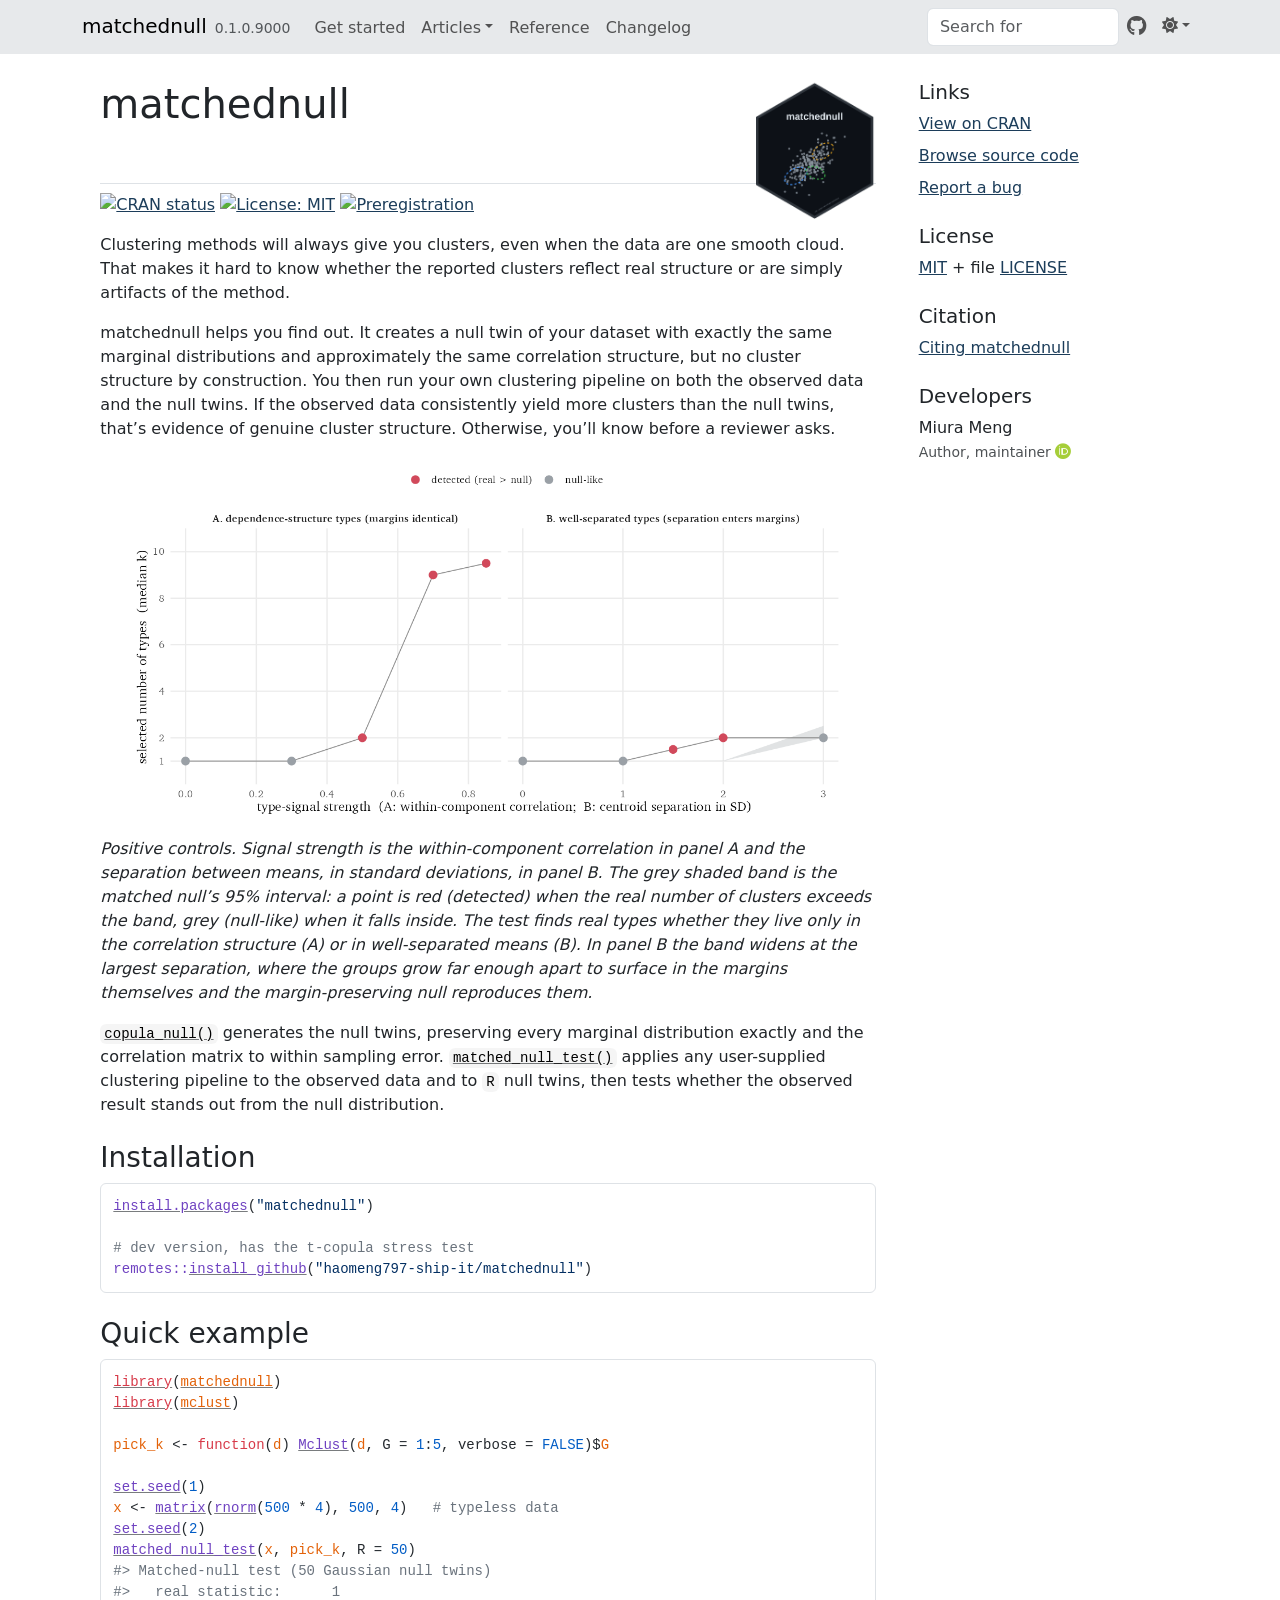
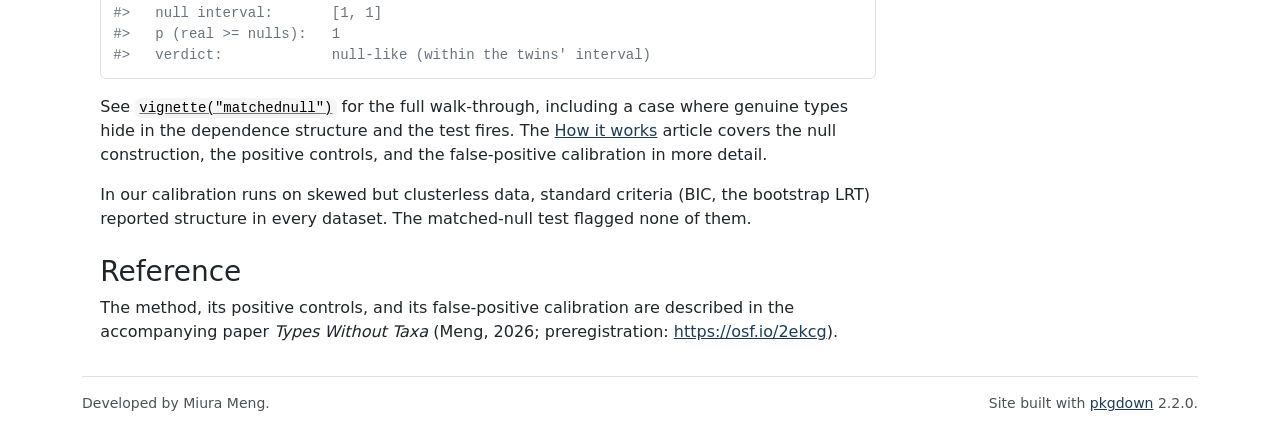
==== commit ee2065db: "make the figures theme-aware The positive-control figure now ships a light and a dark rendering, red" ====
--- a/docs/index.html
+++ b/docs/index.html
@@ -77,8 +77,8 @@
 <p>Clustering methods will always give you clusters, even when the data are one smooth cloud. That makes it hard to know whether the reported clusters reflect real structure or are simply artifacts of the method.</p>
 <p>matchednull helps you find out. It creates a null twin of your dataset with exactly the same marginal distributions and approximately the same correlation structure, but no cluster structure by construction. You then run your own clustering pipeline on both the observed data and the null twins. If the observed data consistently yield more clusters than the null twins, that’s evidence of genuine cluster structure. Otherwise, you’ll know before a reviewer asks.</p>
 <p align="center">
-<img src="reference/figures/positive_control.png" width="90%" alt="Positive controls: the test detects real types and stays quiet on typeless data"></p>
-<p><em>Positive controls. The grey shaded band is the matched null’s 95% interval: a point is red (detected) when the real number of clusters exceeds the band, grey (null-like) when it falls inside. The test detects real types whether they live only in the correlation structure (left) or in well-separated means (right). In the right panel the band widens at the largest separation, where the groups grow far enough apart to surface in the margins themselves and the margin-preserving null reproduces them.</em></p>
+<img src="reference/figures/positive_control.png#gh-light-mode-only" class="fig-light" width="92%" alt="Positive controls: the test detects real types and stays quiet on typeless data"><img src="reference/figures/positive_control_dark.png#gh-dark-mode-only" class="fig-dark" width="92%" alt="Positive controls: the test detects real types and stays quiet on typeless data"></p>
+<p><em>Positive controls. Signal strength is the within-component correlation in panel A and the separation between means, in standard deviations, in panel B. The grey shaded band is the matched null’s 95% interval: a point is red (detected) when the real number of clusters exceeds the band, grey (null-like) when it falls inside. The test finds real types whether they live only in the correlation structure (A) or in well-separated means (B). In panel B the band widens at the largest separation, where the groups grow far enough apart to surface in the margins themselves and the margin-preserving null reproduces them.</em></p>
 <p><code><a href="reference/copula_null.html">copula_null()</a></code> generates the null twins, preserving every marginal distribution exactly and the correlation matrix to within sampling error. <code><a href="reference/matched_null_test.html">matched_null_test()</a></code> applies any user-supplied clustering pipeline to the observed data and to <code>R</code> null twins, then tests whether the observed result stands out from the null distribution.</p>
 <div class="section level2">
 <h2 id="installation">Installation<a class="anchor" aria-label="anchor" href="#installation"></a>
@@ -93,7 +93,7 @@
 <h2 id="quick-example">Quick example<a class="anchor" aria-label="anchor" href="#quick-example"></a>
 </h2>
 <div class="sourceCode" id="cb2"><pre class="downlit sourceCode r">
-<code class="sourceCode R"><span><span class="kw"><a href="https://rdrr.io/r/base/library.html" class="external-link">library</a></span><span class="op">(</span><span class="va"><a href="https://haomeng797-ship-it.github.io/matchednull/">matchednull</a></span><span class="op">)</span></span>
+<code class="sourceCode R"><span><span class="kw"><a href="https://rdrr.io/r/base/library.html" class="external-link">library</a></span><span class="op">(</span><span class="va"><a href="https://github.com/haomeng797-ship-it/matchednull" class="external-link">matchednull</a></span><span class="op">)</span></span>
 <span><span class="kw"><a href="https://rdrr.io/r/base/library.html" class="external-link">library</a></span><span class="op">(</span><span class="va"><a href="https://mclust-org.github.io/mclust/" class="external-link">mclust</a></span><span class="op">)</span></span>
 <span></span>
 <span><span class="va">pick_k</span> <span class="op">&lt;-</span> <span class="kw">function</span><span class="op">(</span><span class="va">d</span><span class="op">)</span> <span class="fu"><a href="https://mclust-org.github.io/mclust/reference/Mclust.html" class="external-link">Mclust</a></span><span class="op">(</span><span class="va">d</span>, G <span class="op">=</span> <span class="fl">1</span><span class="op">:</span><span class="fl">5</span>, verbose <span class="op">=</span> <span class="cn">FALSE</span><span class="op">)</span><span class="op">$</span><span class="va">G</span></span>
--- a/docs/extra.css
+++ b/docs/extra.css
@@ -21,3 +21,49 @@
   background-color: #0d1117;
   border-color: #30363d;
 }
+
+/* ---- figures ---------------------------------------------------------- */
+
+/* pkgdown inverts plot images in dark mode (filter: invert(100%) hue-rotate).
+   That flips a print figure into a washed-out negative. Turn it off: the
+   figures below either ship a real dark rendering or sit on a light card. */
+[data-bs-theme="dark"] img.r-plt,
+[data-bs-theme="dark"] .cell-output-display img,
+[data-bs-theme="dark"] .fig-light,
+[data-bs-theme="dark"] .fig-dark,
+[data-bs-theme="dark"] .fig-paper img {
+  filter: none;
+}
+
+/* figures that ship two renderings: show the one matching the current theme.
+   the #gh-*-mode-only fragments do the same job on github. */
+.fig-dark { display: none; }
+[data-bs-theme="dark"] .fig-light { display: none; }
+[data-bs-theme="dark"] .fig-dark { display: inline; }
+
+/* figures that exist only as a light rendering (they come from the paper and
+   cannot be regenerated). On a dark page a bare white rectangle glares, so
+   give them a deliberate paper card instead. */
+.fig-paper img {
+  border-radius: 8px;
+  max-width: 100%;
+}
+[data-bs-theme="dark"] .fig-paper img {
+  background: #ffffff;
+  padding: 12px 14px;
+  box-shadow: 0 1px 3px rgb(0 0 0 / 45%);
+}
+
+/* number the "On this page" TOC entries with a hanging indent, so wrapped
+   titles stay visually separate and the list is countable at a glance */
+#toc ul.nav { counter-reset: toc-num; }
+#toc ul.nav > li { counter-increment: toc-num; }
+#toc ul.nav > li > a.nav-link {
+  padding-left: 1.6em;
+  text-indent: -1.6em;
+}
+#toc ul.nav > li > a.nav-link::before {
+  content: counter(toc-num) ". ";
+  font-variant-numeric: tabular-nums;
+  opacity: 0.6;
+}
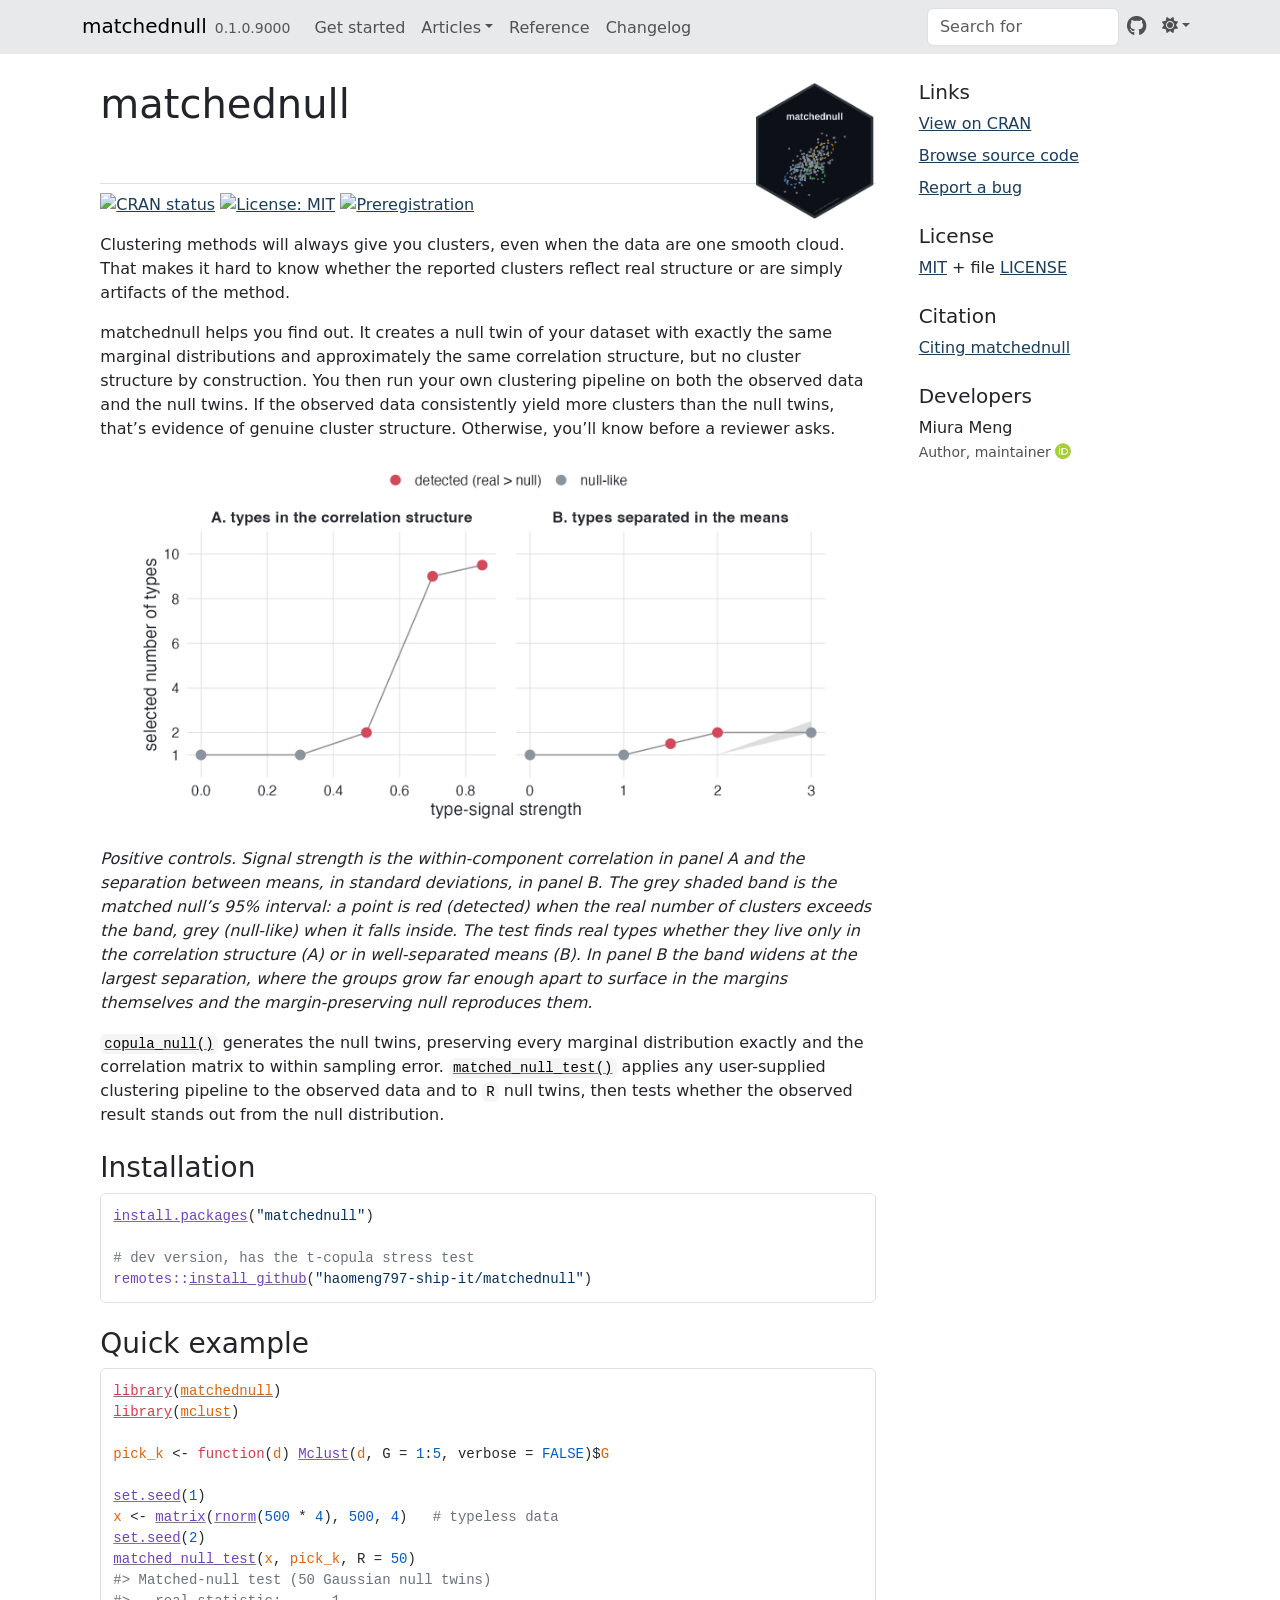
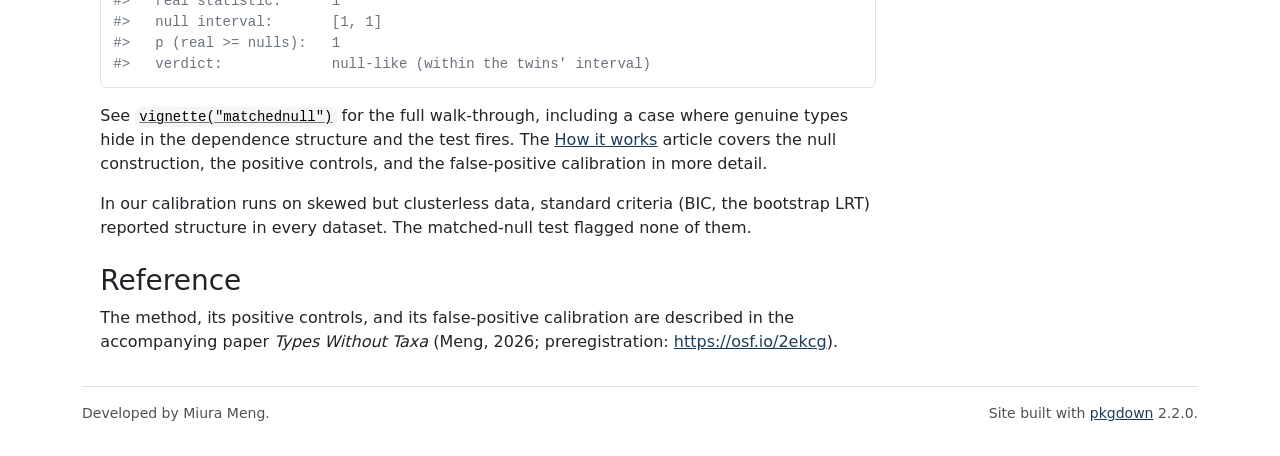
==== commit 9a4a46ab: "rebuild the whole site so the reference figures are not stale The previous commit only rebuilt the h" ====
--- a/docs/index.html
+++ b/docs/index.html
@@ -93,7 +93,7 @@
 <h2 id="quick-example">Quick example<a class="anchor" aria-label="anchor" href="#quick-example"></a>
 </h2>
 <div class="sourceCode" id="cb2"><pre class="downlit sourceCode r">
-<code class="sourceCode R"><span><span class="kw"><a href="https://rdrr.io/r/base/library.html" class="external-link">library</a></span><span class="op">(</span><span class="va"><a href="https://github.com/haomeng797-ship-it/matchednull" class="external-link">matchednull</a></span><span class="op">)</span></span>
+<code class="sourceCode R"><span><span class="kw"><a href="https://rdrr.io/r/base/library.html" class="external-link">library</a></span><span class="op">(</span><span class="va"><a href="https://haomeng797-ship-it.github.io/matchednull/">matchednull</a></span><span class="op">)</span></span>
 <span><span class="kw"><a href="https://rdrr.io/r/base/library.html" class="external-link">library</a></span><span class="op">(</span><span class="va"><a href="https://mclust-org.github.io/mclust/" class="external-link">mclust</a></span><span class="op">)</span></span>
 <span></span>
 <span><span class="va">pick_k</span> <span class="op">&lt;-</span> <span class="kw">function</span><span class="op">(</span><span class="va">d</span><span class="op">)</span> <span class="fu"><a href="https://mclust-org.github.io/mclust/reference/Mclust.html" class="external-link">Mclust</a></span><span class="op">(</span><span class="va">d</span>, G <span class="op">=</span> <span class="fl">1</span><span class="op">:</span><span class="fl">5</span>, verbose <span class="op">=</span> <span class="cn">FALSE</span><span class="op">)</span><span class="op">$</span><span class="va">G</span></span>
--- a/docs/extra.css
+++ b/docs/extra.css
@@ -24,34 +24,86 @@
 
 /* ---- figures ---------------------------------------------------------- */
 
-/* pkgdown inverts plot images in dark mode (filter: invert(100%) hue-rotate).
-   That flips a print figure into a washed-out negative. Turn it off: the
-   figures below either ship a real dark rendering or sit on a light card. */
+/* [1] Disable pkgdown's dark-mode auto-inversion.
+   pkgdown 2.2.x ships
+     [data-bs-theme="dark"] img.r-plt { filter: invert(100%) hue-rotate(180deg) }
+   and its own opt-out class .no-invert-dark-mode is a no-op, because the SCSS
+   re-applies the same mixin instead of clearing the filter. Override it here.
+   extra.css is linked after bootstrap.min.css in <head>, so this wins on
+   source order at equal specificity (0,2,1) and needs no !important.
+   Nothing on this site currently carries .r-plt (the figures are hand-written
+   HTML), so this is insurance against a future real plot chunk. */
 [data-bs-theme="dark"] img.r-plt,
 [data-bs-theme="dark"] .cell-output-display img,
 [data-bs-theme="dark"] .fig-light,
-[data-bs-theme="dark"] .fig-dark,
-[data-bs-theme="dark"] .fig-paper img {
+[data-bs-theme="dark"] .fig-dark {
   filter: none;
 }
 
-/* figures that ship two renderings: show the one matching the current theme.
-   the #gh-*-mode-only fragments do the same job on github. */
+/* [2] Figures that ship two renderings: show the file matching the current
+   theme. Keyed on data-bs-theme, NOT on prefers-color-scheme, because
+   lightswitch.js writes data-bs-theme onto <html> from localStorage and
+   resolves "auto" itself. A media query would show the light image on a dark
+   page the moment a reader clicks the toggle against their OS setting.
+   On github.com neither rule applies; the #gh-light-mode-only and
+   #gh-dark-mode-only fragments in README.md do that job there.
+   display:block + margin-inline:auto keeps the README's <p align="center">
+   centring working, which text-align alone would not do for a block image. */
+.fig-light,
+.fig-dark {
+  display: block;
+  max-width: 100%;
+  height: auto;
+  margin-inline: auto;
+}
 .fig-dark { display: none; }
 [data-bs-theme="dark"] .fig-light { display: none; }
-[data-bs-theme="dark"] .fig-dark { display: inline; }
+[data-bs-theme="dark"] .fig-dark  { display: block; }
 
-/* figures that exist only as a light rendering (they come from the paper and
-   cannot be regenerated). On a dark page a bare white rectangle glares, so
-   give them a deliberate paper card instead. */
+/* [3] Figures that exist only as a light rendering, because they come from the
+   manuscript and cannot be regenerated. Present the white as a deliberate
+   paper card rather than a raw slab. */
+.fig-paper { margin: 1.5rem 0; }
 .fig-paper img {
-  border-radius: 8px;
+  display: block;
+  margin-inline: auto;
   max-width: 100%;
+  height: auto;
+  padding: 12px;
+  border: 1px solid #d0d7de;   /* GitHub-light border token */
+  border-radius: 6px;          /* = Bootstrap --bs-border-radius, matches code blocks */
+  background: #ffffff;
 }
+
+/* Dark mode: knock the paper back from #ffffff to #ededed and seat it on the
+   page with an elevation shadow.
+   background:#ffffff and filter:brightness(.93) on the SAME element is
+   deliberate, not an oversight. CSS filter applies to an element's own
+   background and padding as well as its content, so 255 * 0.93 = 237 for both:
+   the 12px pad and the plot's own white margin both render #ededed and there
+   is no seam. (Putting #ededed on a wrapper and the filter on the img instead
+   produces a visible 7% seam.) Contrast against the #0d1117 page falls from
+   18.9:1 to 16.3:1, which takes the glare off without visibly greying the
+   plot, and black plot ink is untouched because 0 * 0.93 = 0.
+   The border goes transparent and a low-alpha light ring replaces it: a dark
+   1px border on a light card is closer in luminance to the page than to the
+   card, so it just thickens the edge and reads as a printing artifact. */
 [data-bs-theme="dark"] .fig-paper img {
-  background: #ffffff;
-  padding: 12px 14px;
-  box-shadow: 0 1px 3px rgb(0 0 0 / 45%);
+  border-color: transparent;
+  filter: brightness(0.93);
+  box-shadow:
+    0 0 0 1px rgb(240 246 252 / 10%),   /* GitHub-dark overlay border */
+    0 8px 24px rgb(1 4 9 / 75%);        /* GitHub-dark large elevation */
+}
+
+/* [4] Captions of hand-written <figure> blocks, to match pkgdown's own
+   .caption sizing. The card is on the <img>, not the <figure>, so captions
+   stay on the page background in both themes and need no colour override. */
+.fig-paper figcaption,
+figure > figcaption {
+  font-size: 0.9rem;
+  opacity: 0.85;
+  margin-top: 0.6rem;
 }
 
 /* number the "On this page" TOC entries with a hanging indent, so wrapped
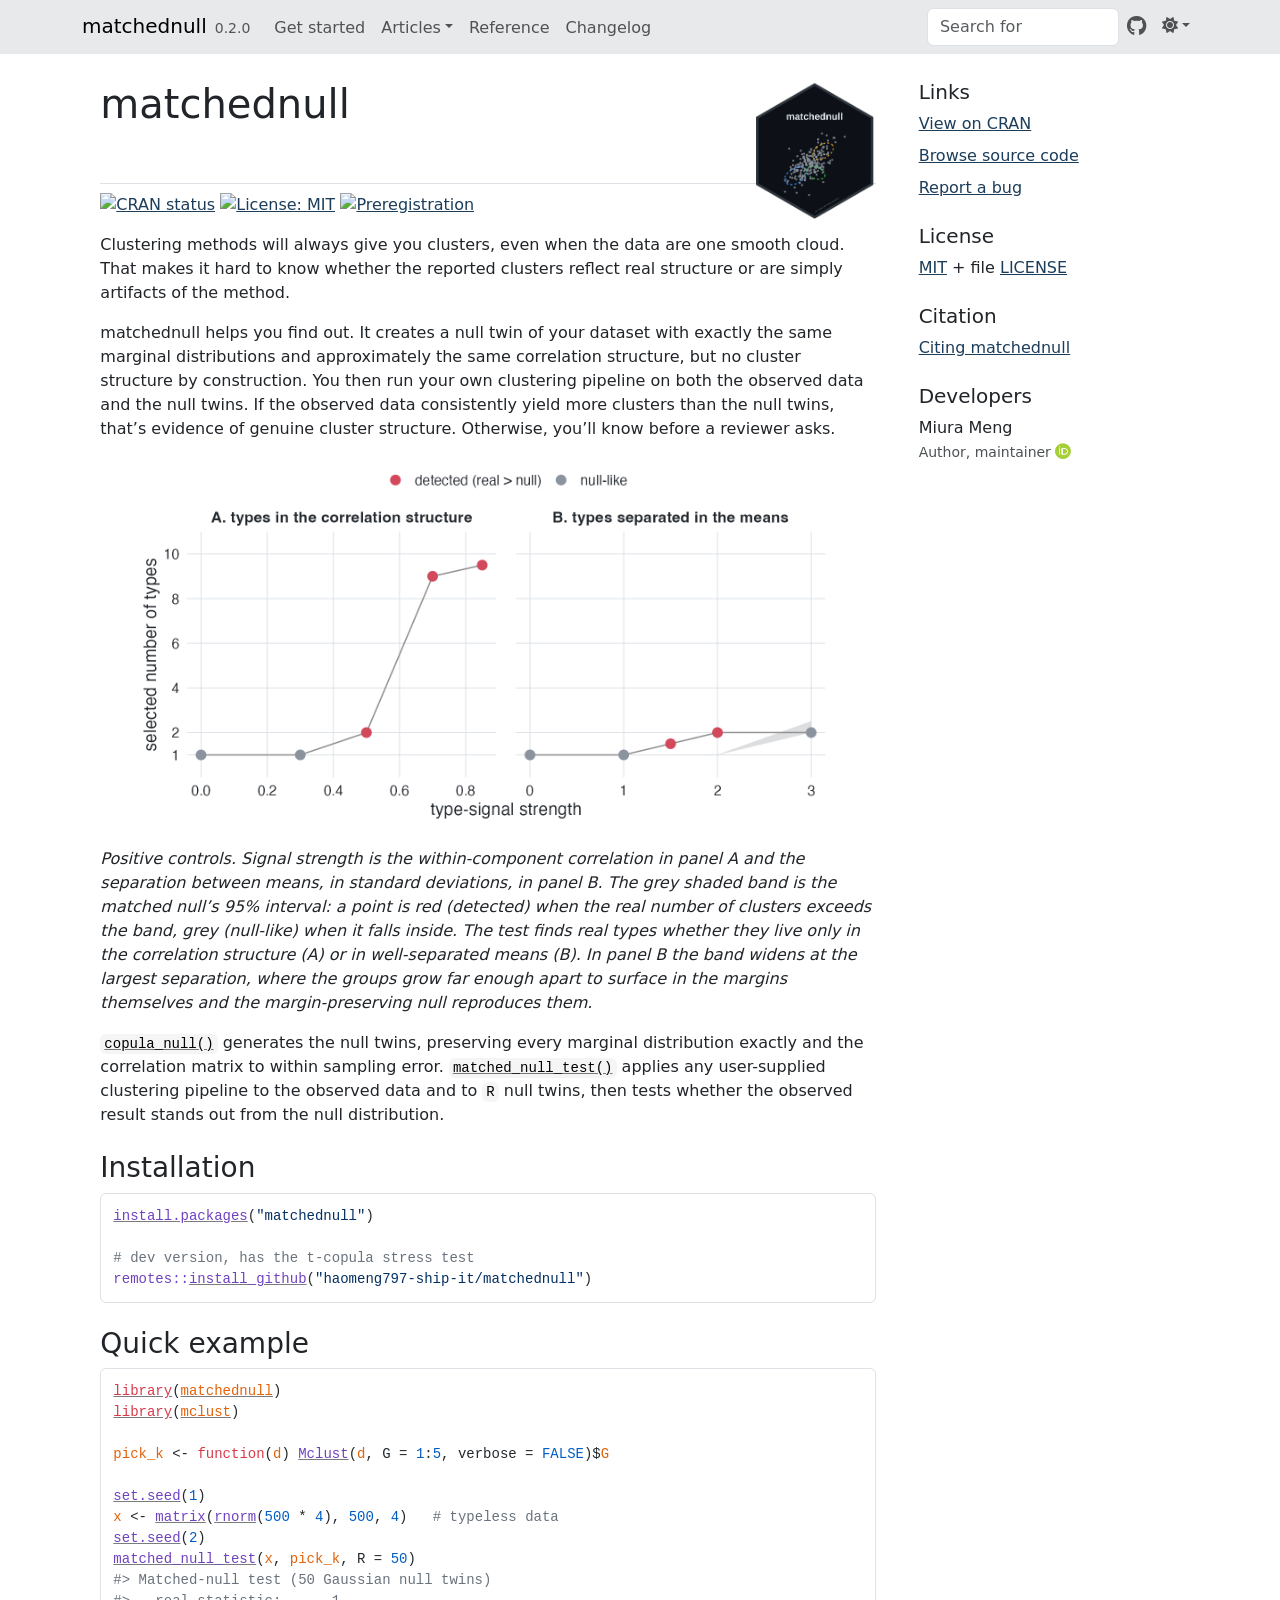
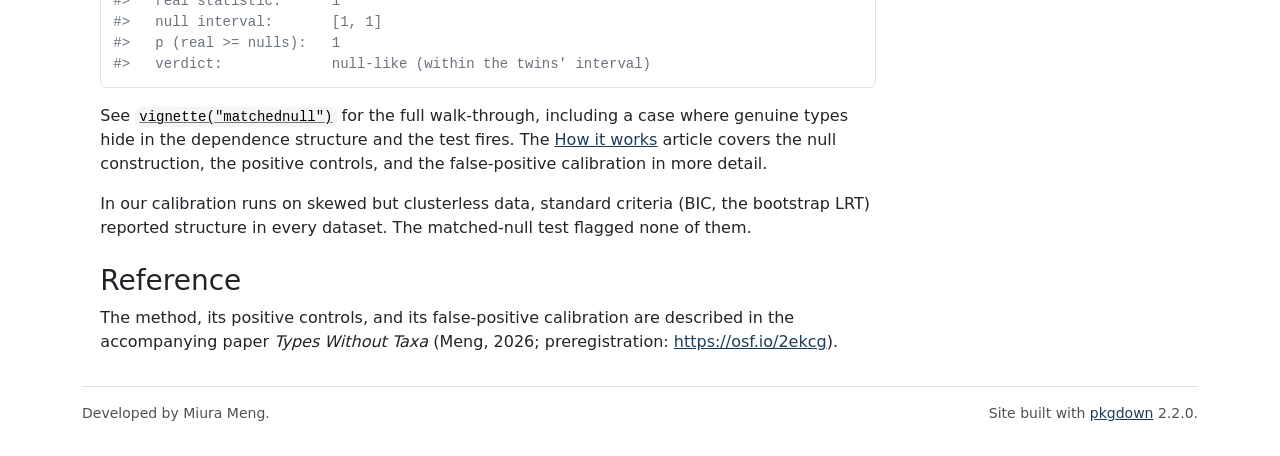
==== commit 04ddf9b0: "release 0.2.0 The t-copula null and its df argument go out in this release. Also drop a stray Rplots" ====
--- a/docs/index.html
+++ b/docs/index.html
@@ -29,7 +29,7 @@
 
     <a class="navbar-brand me-2" href="index.html">matchednull</a>
 
-    <small class="nav-text text-muted me-auto" data-bs-toggle="tooltip" data-bs-placement="bottom" title="">0.1.0.9000</small>
+    <small class="nav-text text-muted me-auto" data-bs-toggle="tooltip" data-bs-placement="bottom" title="">0.2.0</small>
 
 
     <button class="navbar-toggler" type="button" data-bs-toggle="collapse" data-bs-target="#navbar" aria-controls="navbar" aria-expanded="false" aria-label="Toggle navigation">
--- a/docs/extra.css
+++ b/docs/extra.css
@@ -60,46 +60,9 @@
 [data-bs-theme="dark"] .fig-light { display: none; }
 [data-bs-theme="dark"] .fig-dark  { display: block; }
 
-/* [3] Figures that exist only as a light rendering, because they come from the
-   manuscript and cannot be regenerated. Present the white as a deliberate
-   paper card rather than a raw slab. */
-.fig-paper { margin: 1.5rem 0; }
-.fig-paper img {
-  display: block;
-  margin-inline: auto;
-  max-width: 100%;
-  height: auto;
-  padding: 12px;
-  border: 1px solid #d0d7de;   /* GitHub-light border token */
-  border-radius: 6px;          /* = Bootstrap --bs-border-radius, matches code blocks */
-  background: #ffffff;
-}
-
-/* Dark mode: knock the paper back from #ffffff to #ededed and seat it on the
-   page with an elevation shadow.
-   background:#ffffff and filter:brightness(.93) on the SAME element is
-   deliberate, not an oversight. CSS filter applies to an element's own
-   background and padding as well as its content, so 255 * 0.93 = 237 for both:
-   the 12px pad and the plot's own white margin both render #ededed and there
-   is no seam. (Putting #ededed on a wrapper and the filter on the img instead
-   produces a visible 7% seam.) Contrast against the #0d1117 page falls from
-   18.9:1 to 16.3:1, which takes the glare off without visibly greying the
-   plot, and black plot ink is untouched because 0 * 0.93 = 0.
-   The border goes transparent and a low-alpha light ring replaces it: a dark
-   1px border on a light card is closer in luminance to the page than to the
-   card, so it just thickens the edge and reads as a printing artifact. */
-[data-bs-theme="dark"] .fig-paper img {
-  border-color: transparent;
-  filter: brightness(0.93);
-  box-shadow:
-    0 0 0 1px rgb(240 246 252 / 10%),   /* GitHub-dark overlay border */
-    0 8px 24px rgb(1 4 9 / 75%);        /* GitHub-dark large elevation */
-}
-
 /* [4] Captions of hand-written <figure> blocks, to match pkgdown's own
    .caption sizing. The card is on the <img>, not the <figure>, so captions
    stay on the page background in both themes and need no colour override. */
-.fig-paper figcaption,
 figure > figcaption {
   font-size: 0.9rem;
   opacity: 0.85;
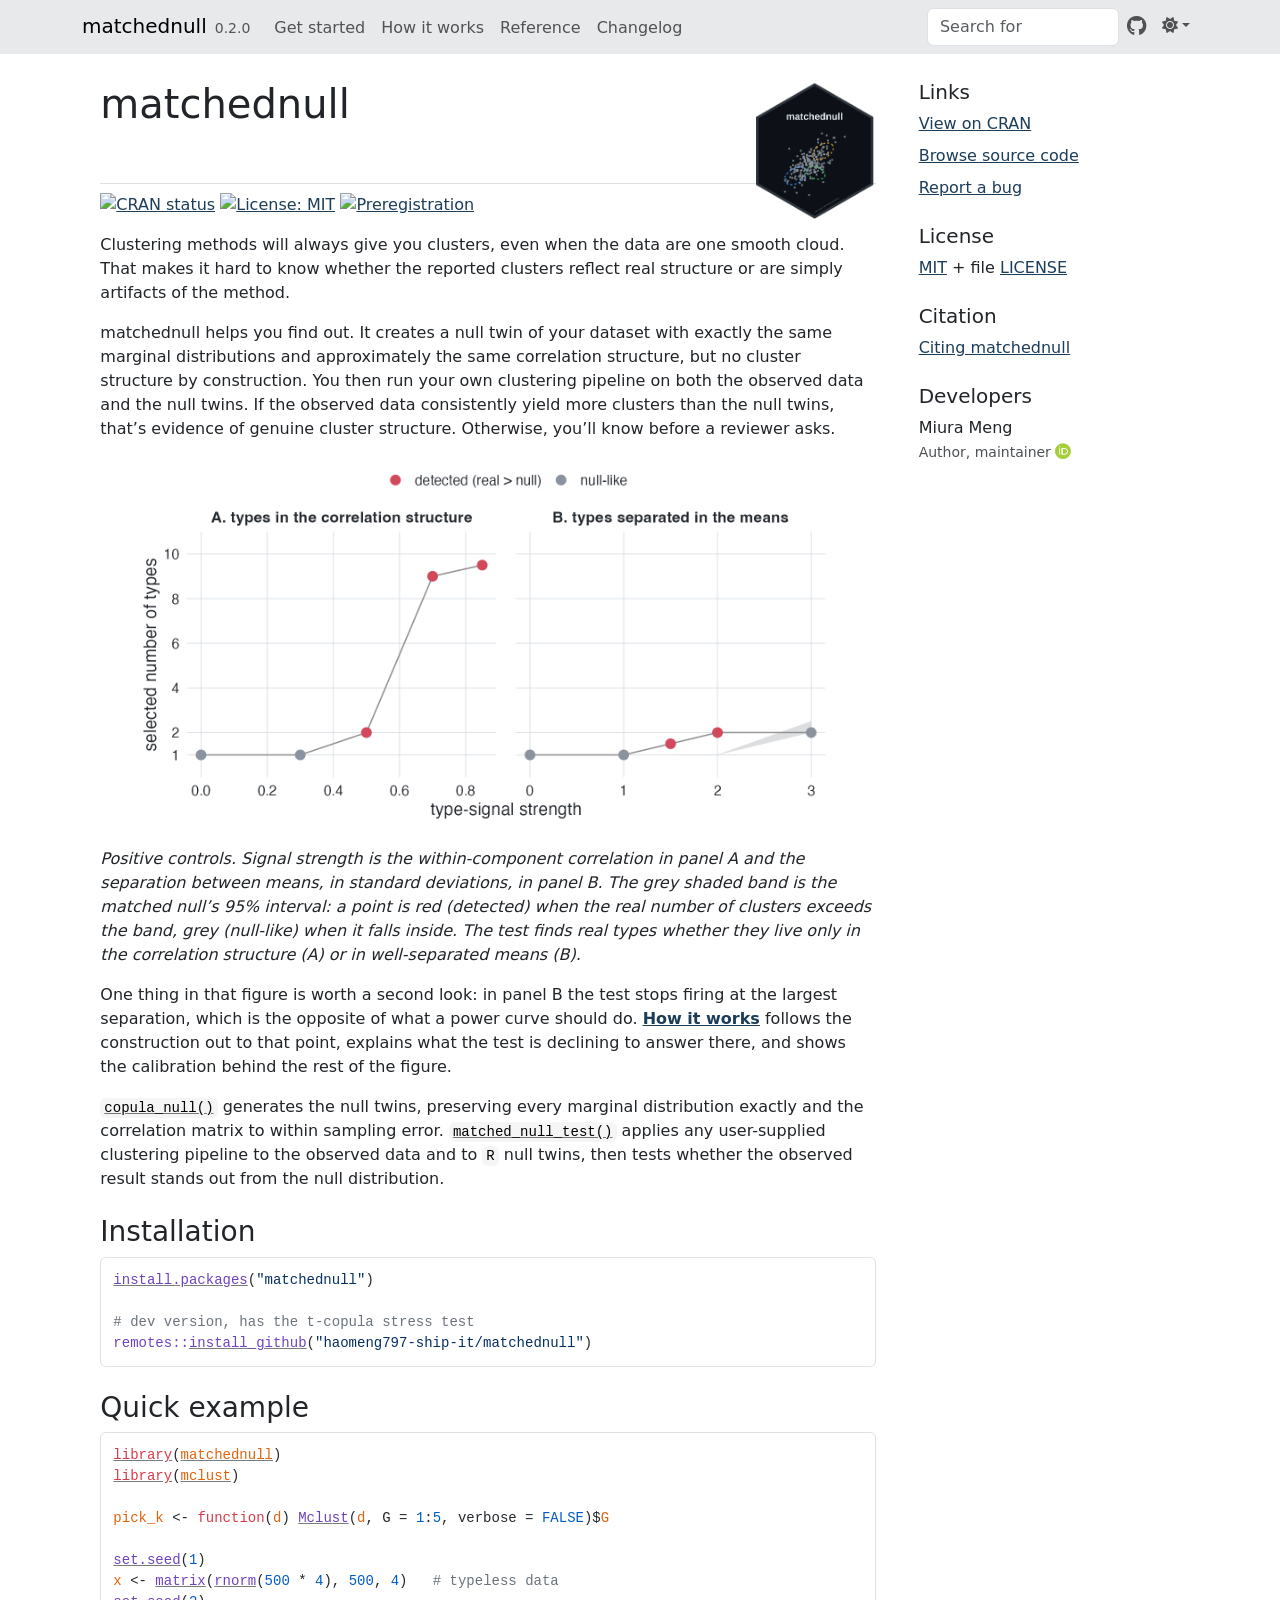
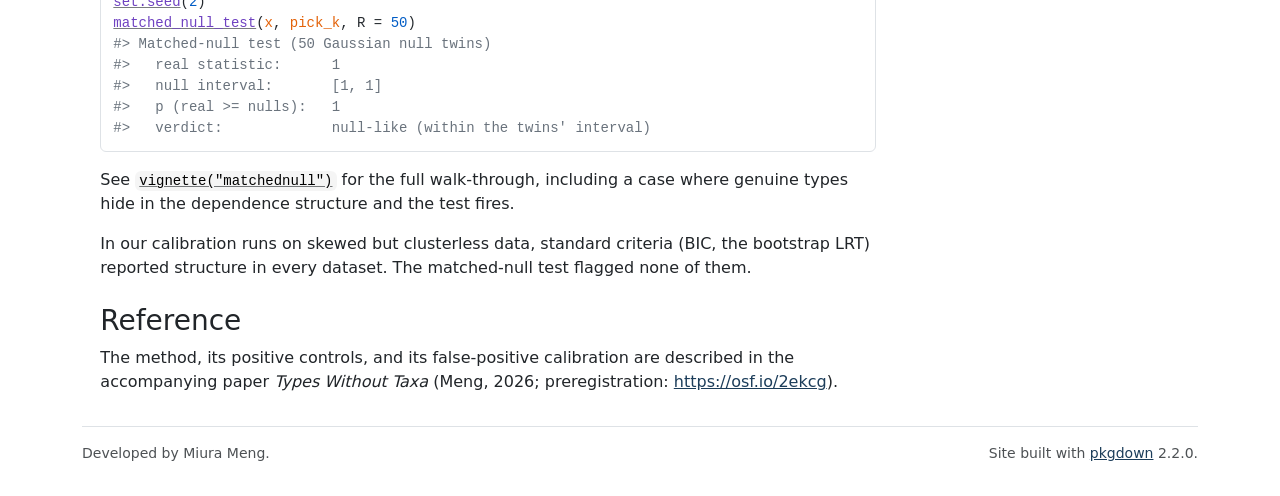
==== commit 8693f620: "surface the how-it-works article It was behind a one-item dropdown, so promote it to the navbar and " ====
--- a/docs/index.html
+++ b/docs/index.html
@@ -39,12 +39,7 @@
     <div id="navbar" class="collapse navbar-collapse ms-3">
       <ul class="navbar-nav me-auto">
 <li class="nav-item"><a class="nav-link" href="articles/matchednull.html">Get started</a></li>
-<li class="nav-item dropdown">
-  <button class="nav-link dropdown-toggle" type="button" id="dropdown-articles" data-bs-toggle="dropdown" aria-expanded="false" aria-haspopup="true">Articles</button>
-  <ul class="dropdown-menu" aria-labelledby="dropdown-articles">
-<li><a class="dropdown-item" href="articles/how-it-works.html">How the matched-null test works</a></li>
-  </ul>
-</li>
+<li class="nav-item"><a class="nav-link" href="articles/how-it-works.html">How it works</a></li>
 <li class="nav-item"><a class="nav-link" href="reference/index.html">Reference</a></li>
 <li class="nav-item"><a class="nav-link" href="news/index.html">Changelog</a></li>
       </ul>
@@ -78,7 +73,8 @@
 <p>matchednull helps you find out. It creates a null twin of your dataset with exactly the same marginal distributions and approximately the same correlation structure, but no cluster structure by construction. You then run your own clustering pipeline on both the observed data and the null twins. If the observed data consistently yield more clusters than the null twins, that’s evidence of genuine cluster structure. Otherwise, you’ll know before a reviewer asks.</p>
 <p align="center">
 <img src="reference/figures/positive_control.png#gh-light-mode-only" class="fig-light" width="92%" alt="Positive controls: the test detects real types and stays quiet on typeless data"><img src="reference/figures/positive_control_dark.png#gh-dark-mode-only" class="fig-dark" width="92%" alt="Positive controls: the test detects real types and stays quiet on typeless data"></p>
-<p><em>Positive controls. Signal strength is the within-component correlation in panel A and the separation between means, in standard deviations, in panel B. The grey shaded band is the matched null’s 95% interval: a point is red (detected) when the real number of clusters exceeds the band, grey (null-like) when it falls inside. The test finds real types whether they live only in the correlation structure (A) or in well-separated means (B). In panel B the band widens at the largest separation, where the groups grow far enough apart to surface in the margins themselves and the margin-preserving null reproduces them.</em></p>
+<p><em>Positive controls. Signal strength is the within-component correlation in panel A and the separation between means, in standard deviations, in panel B. The grey shaded band is the matched null’s 95% interval: a point is red (detected) when the real number of clusters exceeds the band, grey (null-like) when it falls inside. The test finds real types whether they live only in the correlation structure (A) or in well-separated means (B).</em></p>
+<p>One thing in that figure is worth a second look: in panel B the test stops firing at the largest separation, which is the opposite of what a power curve should do. <a href="https://haomeng797-ship-it.github.io/matchednull/articles/how-it-works.html"><strong>How it works</strong></a> follows the construction out to that point, explains what the test is declining to answer there, and shows the calibration behind the rest of the figure.</p>
 <p><code><a href="reference/copula_null.html">copula_null()</a></code> generates the null twins, preserving every marginal distribution exactly and the correlation matrix to within sampling error. <code><a href="reference/matched_null_test.html">matched_null_test()</a></code> applies any user-supplied clustering pipeline to the observed data and to <code>R</code> null twins, then tests whether the observed result stands out from the null distribution.</p>
 <div class="section level2">
 <h2 id="installation">Installation<a class="anchor" aria-label="anchor" href="#installation"></a>
@@ -107,7 +103,7 @@
 <span><span class="co">#&gt;   null interval:       [1, 1]</span></span>
 <span><span class="co">#&gt;   p (real &gt;= nulls):   1</span></span>
 <span><span class="co">#&gt;   verdict:             null-like (within the twins' interval)</span></span></code></pre></div>
-<p>See <code><a href="articles/matchednull.html">vignette("matchednull")</a></code> for the full walk-through, including a case where genuine types hide in the dependence structure and the test fires. The <a href="https://haomeng797-ship-it.github.io/matchednull/articles/how-it-works.html">How it works</a> article covers the null construction, the positive controls, and the false-positive calibration in more detail.</p>
+<p>See <code><a href="articles/matchednull.html">vignette("matchednull")</a></code> for the full walk-through, including a case where genuine types hide in the dependence structure and the test fires.</p>
 <p>In our calibration runs on skewed but clusterless data, standard criteria (BIC, the bootstrap LRT) reported structure in every dataset. The matched-null test flagged none of them.</p>
 </div>
 <div class="section level2">
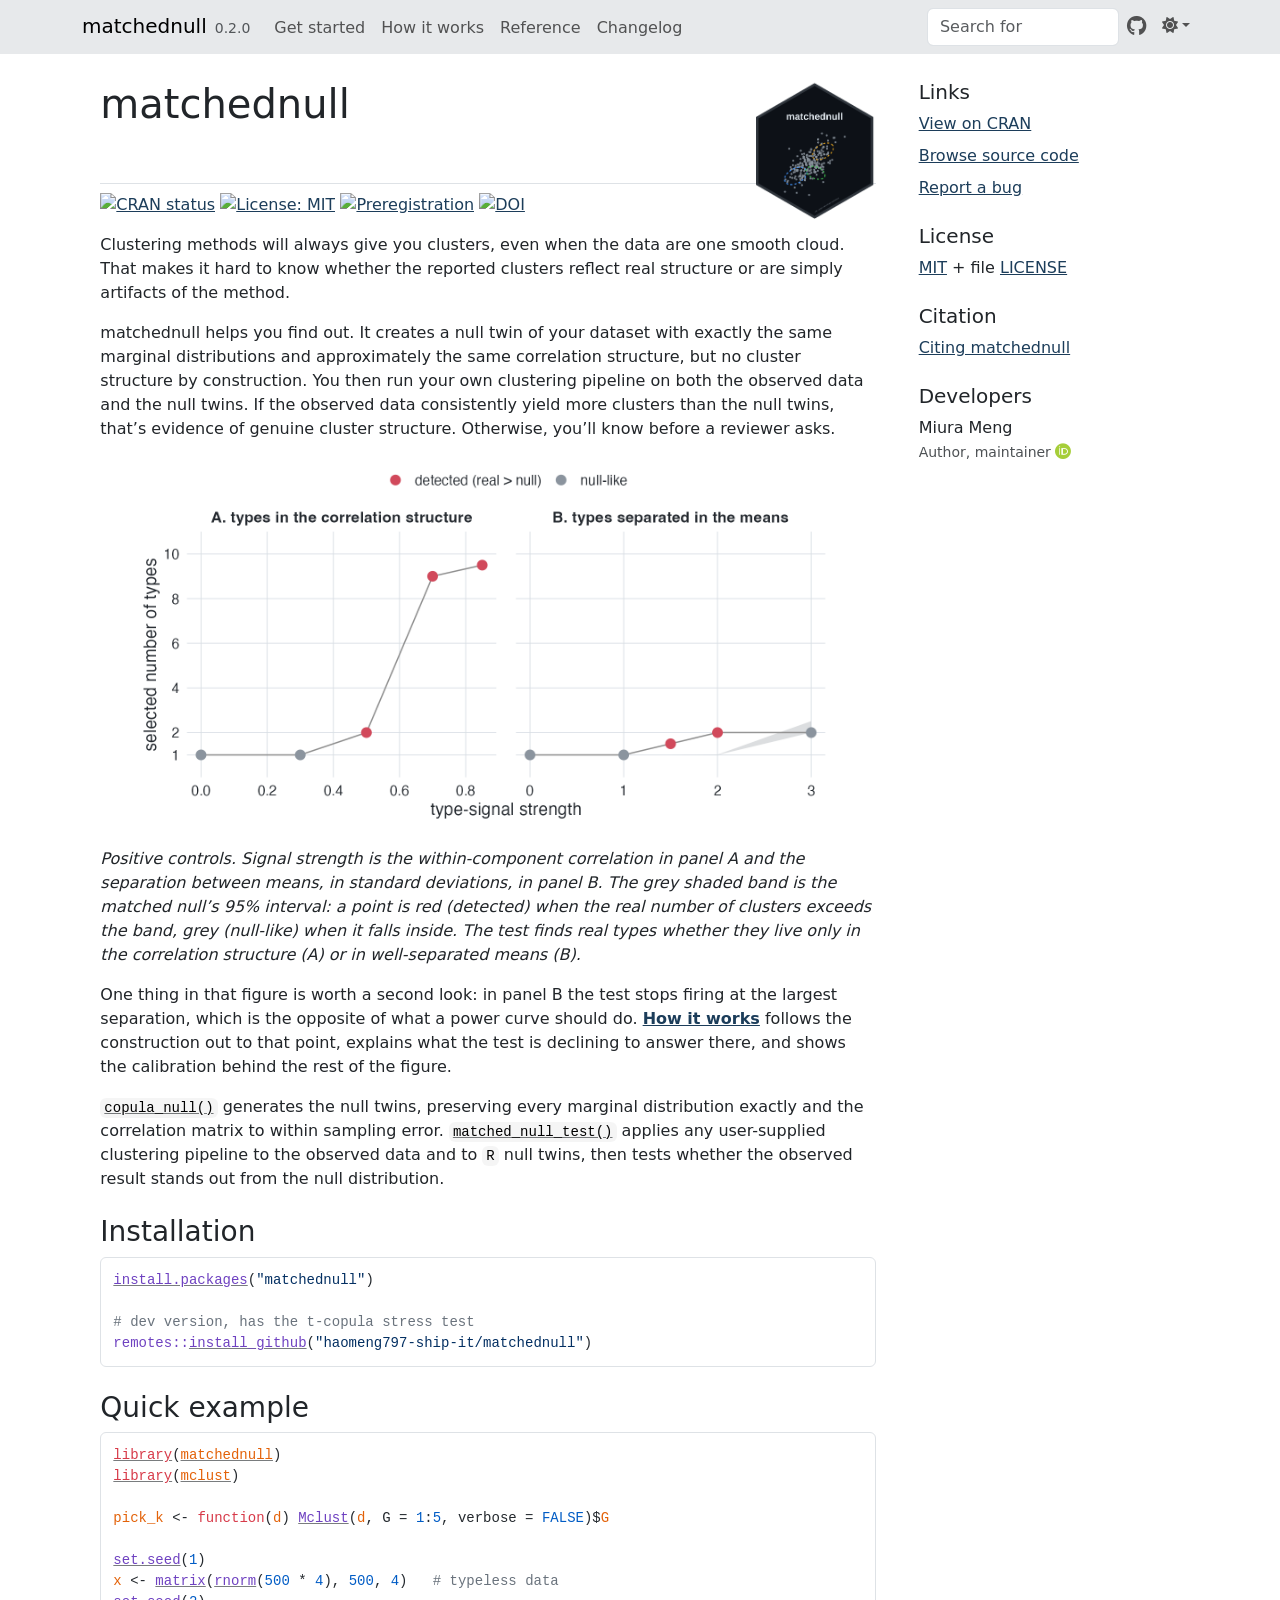
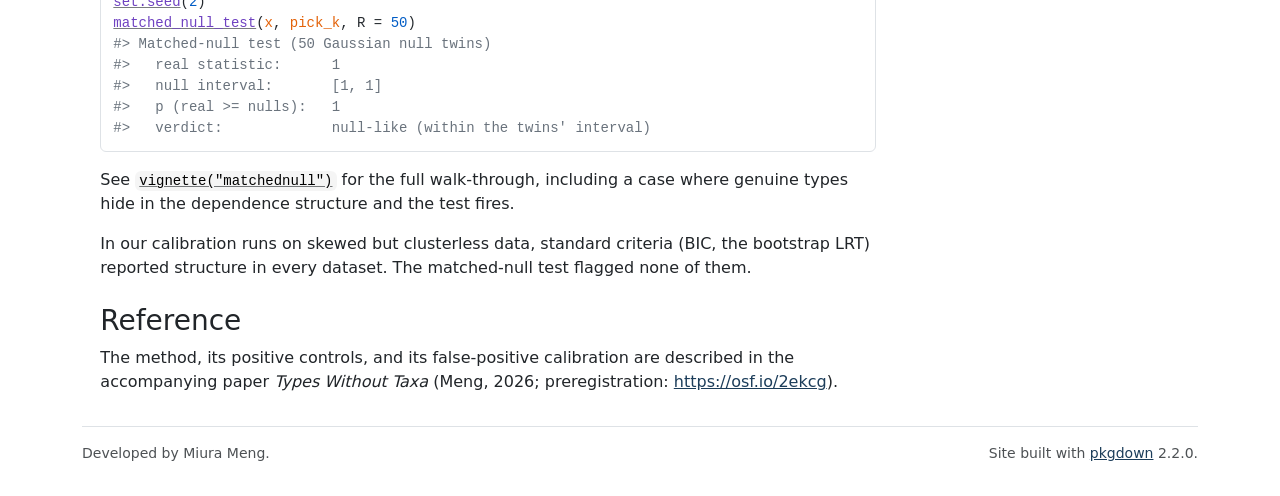
==== commit 56c4afff: "add the archive DOI" ====
--- a/docs/index.html
+++ b/docs/index.html
@@ -68,7 +68,7 @@
 <img src="logo.png" class="logo" alt=""><h1 id="matchednull-">matchednull <a class="anchor" aria-label="anchor" href="#matchednull-"></a>
 </h1>
 </div>
-<p><a href="https://CRAN.R-project.org/package=matchednull" class="external-link"><img src="https://www.r-pkg.org/badges/version/matchednull" alt="CRAN status"></a> <a href="https://opensource.org/licenses/MIT" class="external-link"><img src="https://img.shields.io/badge/license-MIT-green.svg" alt="License: MIT"></a> <a href="https://doi.org/10.17605/OSF.IO/2EKCG" class="external-link"><img src="https://img.shields.io/badge/OSF-prereg-337ab7.svg" alt="Preregistration"></a></p>
+<p><a href="https://CRAN.R-project.org/package=matchednull" class="external-link"><img src="https://www.r-pkg.org/badges/version/matchednull" alt="CRAN status"></a> <a href="https://opensource.org/licenses/MIT" class="external-link"><img src="https://img.shields.io/badge/license-MIT-green.svg" alt="License: MIT"></a> <a href="https://doi.org/10.17605/OSF.IO/2EKCG" class="external-link"><img src="https://img.shields.io/badge/OSF-prereg-337ab7.svg" alt="Preregistration"></a> <a href="https://doi.org/10.5281/zenodo.21610608" class="external-link"><img src="https://zenodo.org/badge/DOI/10.5281/zenodo.21610608.svg" alt="DOI"></a></p>
 <p>Clustering methods will always give you clusters, even when the data are one smooth cloud. That makes it hard to know whether the reported clusters reflect real structure or are simply artifacts of the method.</p>
 <p>matchednull helps you find out. It creates a null twin of your dataset with exactly the same marginal distributions and approximately the same correlation structure, but no cluster structure by construction. You then run your own clustering pipeline on both the observed data and the null twins. If the observed data consistently yield more clusters than the null twins, that’s evidence of genuine cluster structure. Otherwise, you’ll know before a reviewer asks.</p>
 <p align="center">
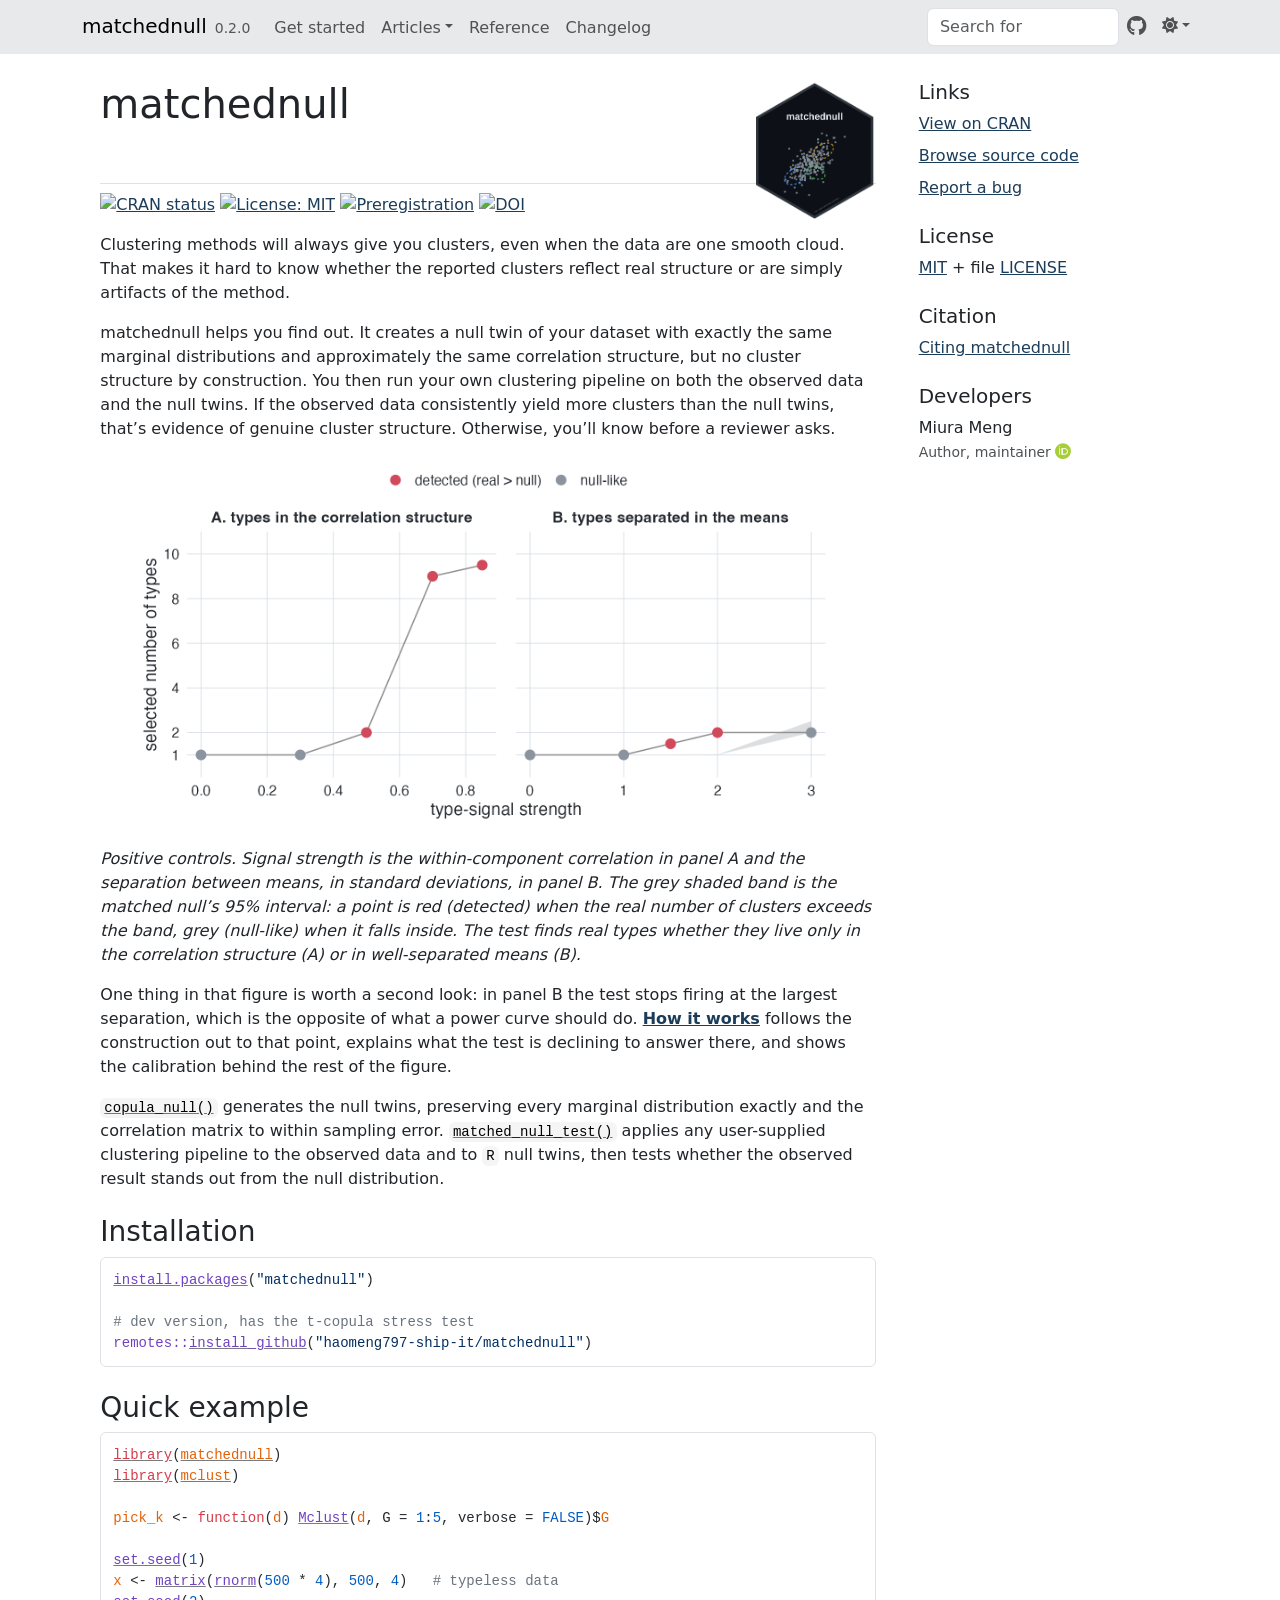
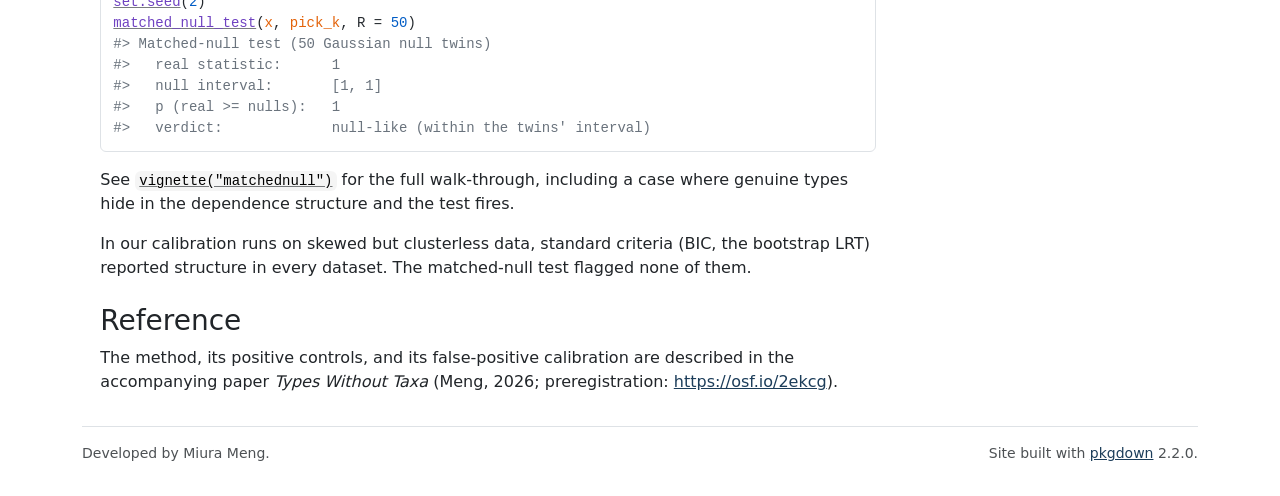
==== commit 2ead77b3: "add an article auditing a flexmix pipeline" ====
--- a/docs/index.html
+++ b/docs/index.html
@@ -39,7 +39,13 @@
     <div id="navbar" class="collapse navbar-collapse ms-3">
       <ul class="navbar-nav me-auto">
 <li class="nav-item"><a class="nav-link" href="articles/matchednull.html">Get started</a></li>
-<li class="nav-item"><a class="nav-link" href="articles/how-it-works.html">How it works</a></li>
+<li class="nav-item dropdown">
+  <button class="nav-link dropdown-toggle" type="button" id="dropdown-articles" data-bs-toggle="dropdown" aria-expanded="false" aria-haspopup="true">Articles</button>
+  <ul class="dropdown-menu" aria-labelledby="dropdown-articles">
+<li><a class="dropdown-item" href="articles/how-it-works.html">How the matched-null test works</a></li>
+    <li><a class="dropdown-item" href="articles/flexmix.html">Auditing a flexmix pipeline</a></li>
+  </ul>
+</li>
 <li class="nav-item"><a class="nav-link" href="reference/index.html">Reference</a></li>
 <li class="nav-item"><a class="nav-link" href="news/index.html">Changelog</a></li>
       </ul>
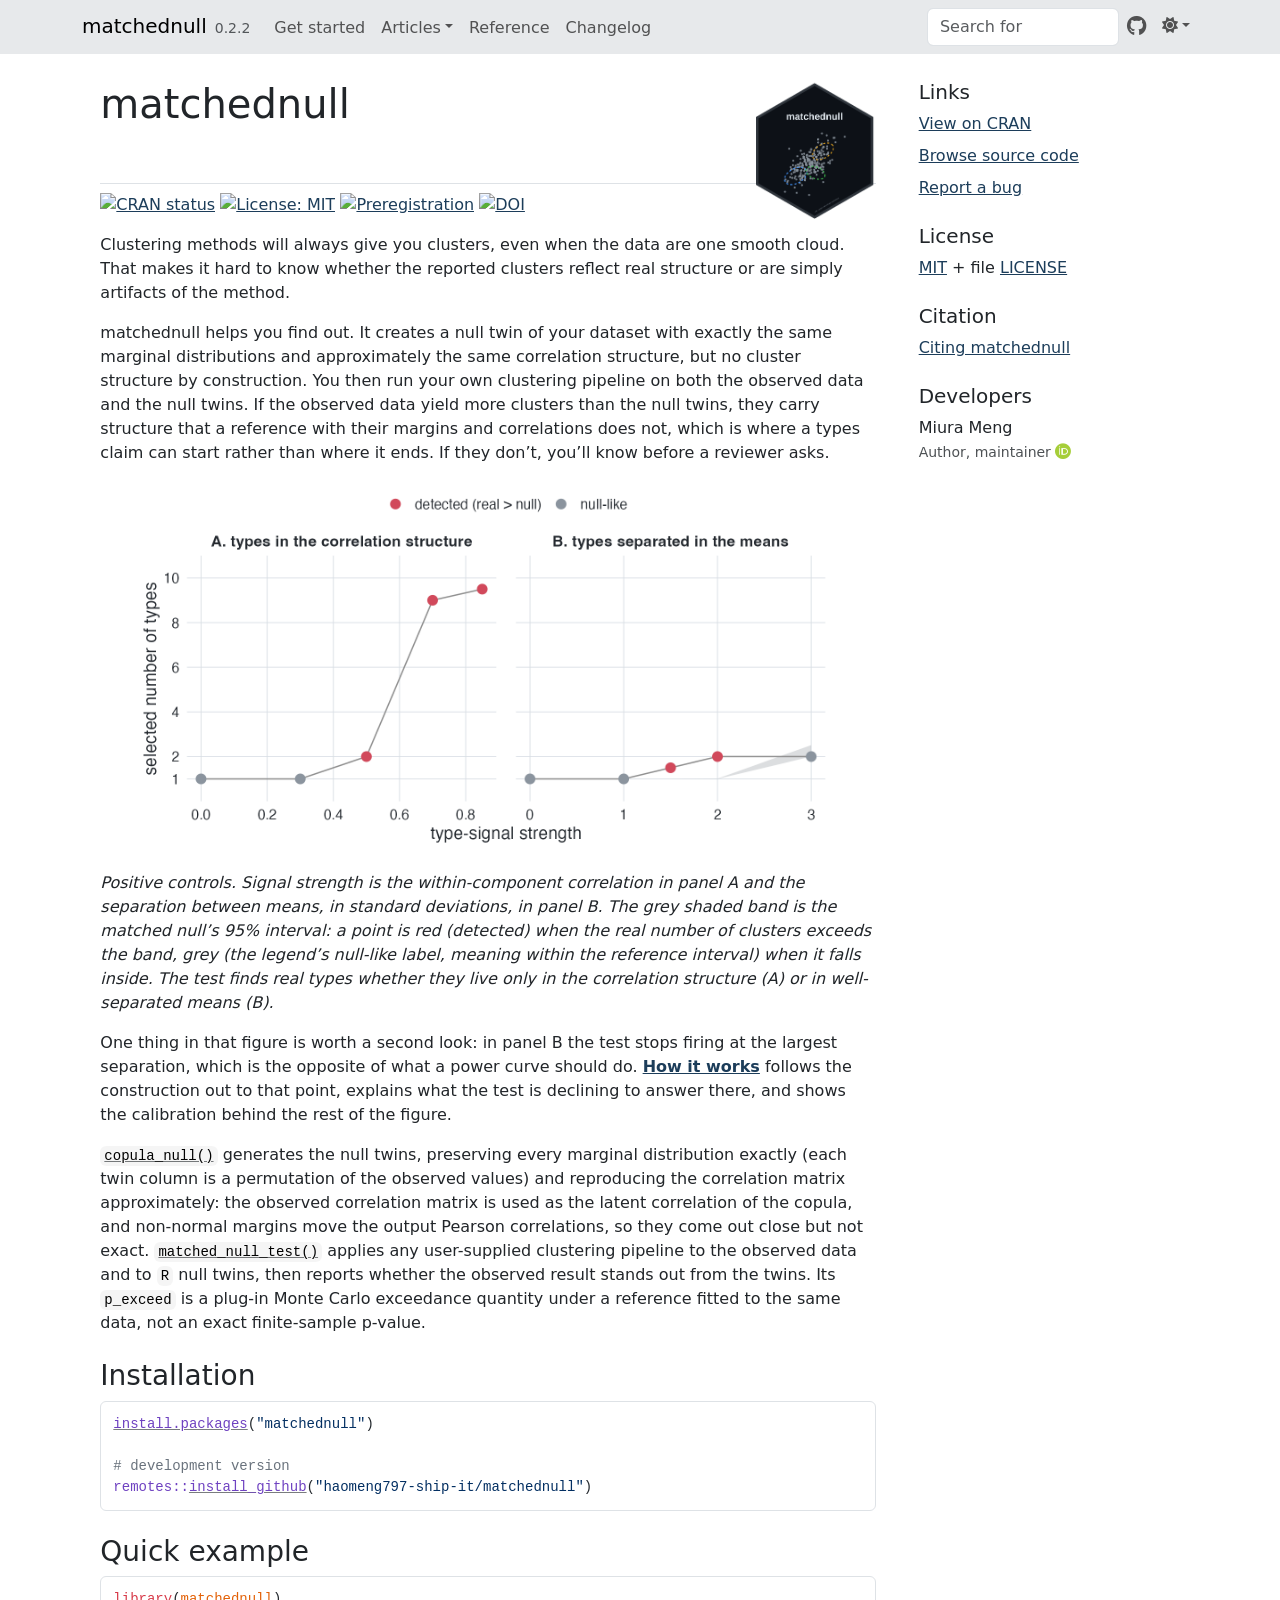
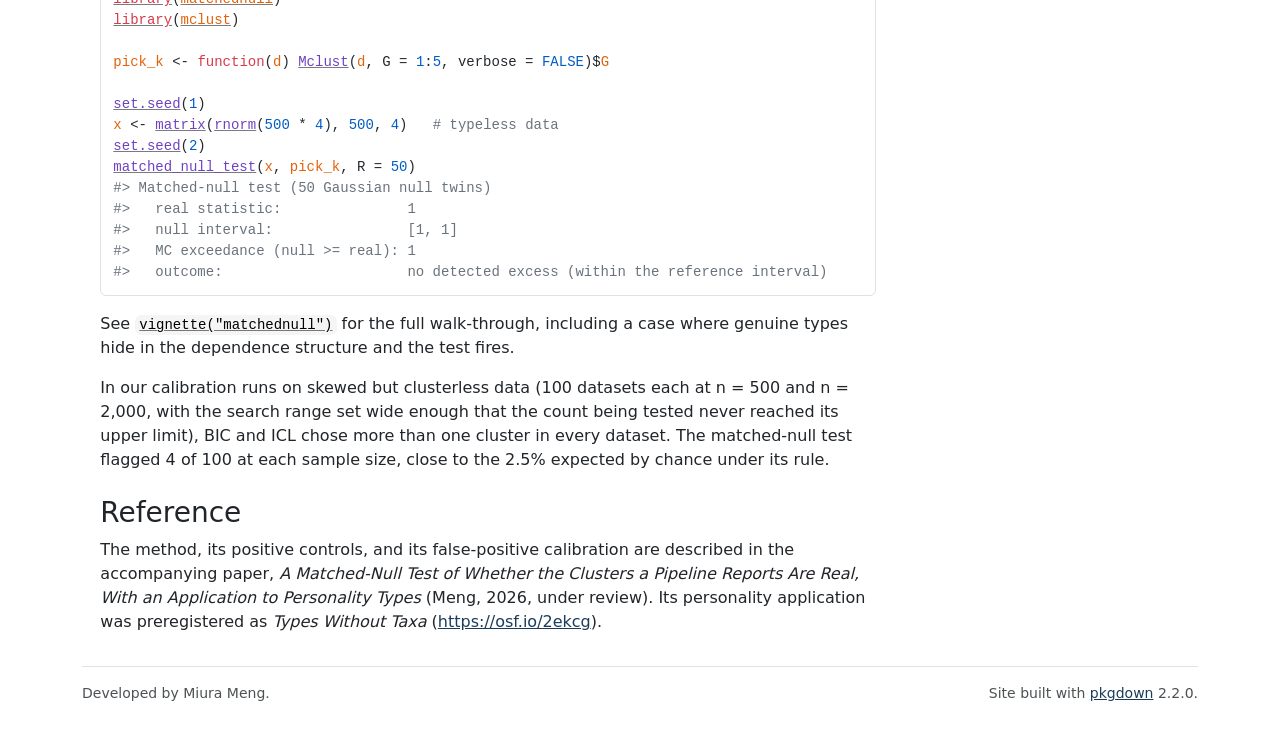
==== commit bae3ef7d: "prepare 0.2.2 for CRAN and correct the calibration summary" ====
--- a/docs/index.html
+++ b/docs/index.html
@@ -17,8 +17,8 @@
 <link href="deps/font-awesome-6.5.2/css/v4-shims.min.css" rel="stylesheet">
 <script src="deps/headroom-0.11.0/headroom.min.js"></script><script src="deps/headroom-0.11.0/jQuery.headroom.min.js"></script><script src="deps/bootstrap-toc-1.0.1/bootstrap-toc.min.js"></script><script src="deps/clipboard.js-2.0.11/clipboard.min.js"></script><script src="deps/search-1.0.0/autocomplete.jquery.min.js"></script><script src="deps/search-1.0.0/fuse.min.js"></script><script src="deps/search-1.0.0/mark.min.js"></script><!-- pkgdown --><script src="pkgdown.js"></script><link href="extra.css" rel="stylesheet">
 <meta property="og:title" content="Matched-Null Tests for Cluster-Count Claims">
-<meta name="description" content="Builds matched nulls for cluster-count claims: synthetic twins of a dataset that preserve every marginal distribution and the full correlation matrix while containing no cluster structure by construction. A reported number of clusters or &quot;types&quot; can then be tested against what the data's own margins and covariance already produce, using any clustering pipeline. A t-copula option adds tail dependence to the null, so that an apparent excess of clusters can be checked against a heavier-tailed alternative before it is read as evidence of types. Implements the matched-null procedure of Meng (2026) &quot;Types Without Taxa&quot; &lt;doi:10.17605/OSF.IO/2EKCG&gt;.">
-<meta property="og:description" content="Builds matched nulls for cluster-count claims: synthetic twins of a dataset that preserve every marginal distribution and the full correlation matrix while containing no cluster structure by construction. A reported number of clusters or &quot;types&quot; can then be tested against what the data's own margins and covariance already produce, using any clustering pipeline. A t-copula option adds tail dependence to the null, so that an apparent excess of clusters can be checked against a heavier-tailed alternative before it is read as evidence of types. Implements the matched-null procedure of Meng (2026) &quot;Types Without Taxa&quot; &lt;doi:10.17605/OSF.IO/2EKCG&gt;.">
+<meta name="description" content="Builds matched nulls for cluster-count claims: synthetic twins of a dataset that preserve every marginal distribution exactly and the correlation matrix approximately, while containing no cluster structure by construction. A reported number of clusters or &quot;types&quot; can then be tested against what the data's own margins and covariance already produce, using any clustering pipeline. A t-copula option is a sensitivity check that adds tail dependence to the reference, so an apparent excess of clusters can be rerun against a heavier-tailed reference; neither outcome of that rerun establishes that types exist. Implements the matched-null procedure of Meng (2026) &quot;Types Without Taxa&quot; &lt;doi:10.17605/OSF.IO/2EKCG&gt;.">
+<meta property="og:description" content="Builds matched nulls for cluster-count claims: synthetic twins of a dataset that preserve every marginal distribution exactly and the correlation matrix approximately, while containing no cluster structure by construction. A reported number of clusters or &quot;types&quot; can then be tested against what the data's own margins and covariance already produce, using any clustering pipeline. A t-copula option is a sensitivity check that adds tail dependence to the reference, so an apparent excess of clusters can be rerun against a heavier-tailed reference; neither outcome of that rerun establishes that types exist. Implements the matched-null procedure of Meng (2026) &quot;Types Without Taxa&quot; &lt;doi:10.17605/OSF.IO/2EKCG&gt;.">
 <meta property="og:image" content="https://haomeng797-ship-it.github.io/matchednull/logo.png">
 </head>
 <body>
@@ -29,7 +29,7 @@
 
     <a class="navbar-brand me-2" href="index.html">matchednull</a>
 
-    <small class="nav-text text-muted me-auto" data-bs-toggle="tooltip" data-bs-placement="bottom" title="">0.2.0</small>
+    <small class="nav-text text-muted me-auto" data-bs-toggle="tooltip" data-bs-placement="bottom" title="">0.2.2</small>
 
 
     <button class="navbar-toggler" type="button" data-bs-toggle="collapse" data-bs-target="#navbar" aria-controls="navbar" aria-expanded="false" aria-label="Toggle navigation">
@@ -76,19 +76,19 @@
 </div>
 <p><a href="https://CRAN.R-project.org/package=matchednull" class="external-link"><img src="https://www.r-pkg.org/badges/version/matchednull" alt="CRAN status"></a> <a href="https://opensource.org/licenses/MIT" class="external-link"><img src="https://img.shields.io/badge/license-MIT-green.svg" alt="License: MIT"></a> <a href="https://doi.org/10.17605/OSF.IO/2EKCG" class="external-link"><img src="https://img.shields.io/badge/OSF-prereg-337ab7.svg" alt="Preregistration"></a> <a href="https://doi.org/10.5281/zenodo.21610608" class="external-link"><img src="https://zenodo.org/badge/DOI/10.5281/zenodo.21610608.svg" alt="DOI"></a></p>
 <p>Clustering methods will always give you clusters, even when the data are one smooth cloud. That makes it hard to know whether the reported clusters reflect real structure or are simply artifacts of the method.</p>
-<p>matchednull helps you find out. It creates a null twin of your dataset with exactly the same marginal distributions and approximately the same correlation structure, but no cluster structure by construction. You then run your own clustering pipeline on both the observed data and the null twins. If the observed data consistently yield more clusters than the null twins, that’s evidence of genuine cluster structure. Otherwise, you’ll know before a reviewer asks.</p>
+<p>matchednull helps you find out. It creates a null twin of your dataset with exactly the same marginal distributions and approximately the same correlation structure, but no cluster structure by construction. You then run your own clustering pipeline on both the observed data and the null twins. If the observed data yield more clusters than the null twins, they carry structure that a reference with their margins and correlations does not, which is where a types claim can start rather than where it ends. If they don’t, you’ll know before a reviewer asks.</p>
 <p align="center">
 <img src="reference/figures/positive_control.png#gh-light-mode-only" class="fig-light" width="92%" alt="Positive controls: the test detects real types and stays quiet on typeless data"><img src="reference/figures/positive_control_dark.png#gh-dark-mode-only" class="fig-dark" width="92%" alt="Positive controls: the test detects real types and stays quiet on typeless data"></p>
-<p><em>Positive controls. Signal strength is the within-component correlation in panel A and the separation between means, in standard deviations, in panel B. The grey shaded band is the matched null’s 95% interval: a point is red (detected) when the real number of clusters exceeds the band, grey (null-like) when it falls inside. The test finds real types whether they live only in the correlation structure (A) or in well-separated means (B).</em></p>
+<p><em>Positive controls. Signal strength is the within-component correlation in panel A and the separation between means, in standard deviations, in panel B. The grey shaded band is the matched null’s 95% interval: a point is red (detected) when the real number of clusters exceeds the band, grey (the legend’s null-like label, meaning within the reference interval) when it falls inside. The test finds real types whether they live only in the correlation structure (A) or in well-separated means (B).</em></p>
 <p>One thing in that figure is worth a second look: in panel B the test stops firing at the largest separation, which is the opposite of what a power curve should do. <a href="https://haomeng797-ship-it.github.io/matchednull/articles/how-it-works.html"><strong>How it works</strong></a> follows the construction out to that point, explains what the test is declining to answer there, and shows the calibration behind the rest of the figure.</p>
-<p><code><a href="reference/copula_null.html">copula_null()</a></code> generates the null twins, preserving every marginal distribution exactly and the correlation matrix to within sampling error. <code><a href="reference/matched_null_test.html">matched_null_test()</a></code> applies any user-supplied clustering pipeline to the observed data and to <code>R</code> null twins, then tests whether the observed result stands out from the null distribution.</p>
+<p><code><a href="reference/copula_null.html">copula_null()</a></code> generates the null twins, preserving every marginal distribution exactly (each twin column is a permutation of the observed values) and reproducing the correlation matrix approximately: the observed correlation matrix is used as the latent correlation of the copula, and non-normal margins move the output Pearson correlations, so they come out close but not exact. <code><a href="reference/matched_null_test.html">matched_null_test()</a></code> applies any user-supplied clustering pipeline to the observed data and to <code>R</code> null twins, then reports whether the observed result stands out from the twins. Its <code>p_exceed</code> is a plug-in Monte Carlo exceedance quantity under a reference fitted to the same data, not an exact finite-sample p-value.</p>
 <div class="section level2">
 <h2 id="installation">Installation<a class="anchor" aria-label="anchor" href="#installation"></a>
 </h2>
 <div class="sourceCode" id="cb1"><pre class="downlit sourceCode r">
 <code class="sourceCode R"><span><span class="fu"><a href="https://rdrr.io/r/utils/install.packages.html" class="external-link">install.packages</a></span><span class="op">(</span><span class="st">"matchednull"</span><span class="op">)</span></span>
 <span></span>
-<span><span class="co"># dev version, has the t-copula stress test</span></span>
+<span><span class="co"># development version</span></span>
 <span><span class="fu">remotes</span><span class="fu">::</span><span class="fu"><a href="https://remotes.r-lib.org/reference/install_github.html" class="external-link">install_github</a></span><span class="op">(</span><span class="st">"haomeng797-ship-it/matchednull"</span><span class="op">)</span></span></code></pre></div>
 </div>
 <div class="section level2">
@@ -105,17 +105,17 @@
 <span><span class="fu"><a href="https://rdrr.io/r/base/Random.html" class="external-link">set.seed</a></span><span class="op">(</span><span class="fl">2</span><span class="op">)</span></span>
 <span><span class="fu"><a href="reference/matched_null_test.html">matched_null_test</a></span><span class="op">(</span><span class="va">x</span>, <span class="va">pick_k</span>, R <span class="op">=</span> <span class="fl">50</span><span class="op">)</span></span>
 <span><span class="co">#&gt; Matched-null test (50 Gaussian null twins)</span></span>
-<span><span class="co">#&gt;   real statistic:      1</span></span>
-<span><span class="co">#&gt;   null interval:       [1, 1]</span></span>
-<span><span class="co">#&gt;   p (real &gt;= nulls):   1</span></span>
-<span><span class="co">#&gt;   verdict:             null-like (within the twins' interval)</span></span></code></pre></div>
+<span><span class="co">#&gt;   real statistic:               1</span></span>
+<span><span class="co">#&gt;   null interval:                [1, 1]</span></span>
+<span><span class="co">#&gt;   MC exceedance (null &gt;= real): 1</span></span>
+<span><span class="co">#&gt;   outcome:                      no detected excess (within the reference interval)</span></span></code></pre></div>
 <p>See <code><a href="articles/matchednull.html">vignette("matchednull")</a></code> for the full walk-through, including a case where genuine types hide in the dependence structure and the test fires.</p>
-<p>In our calibration runs on skewed but clusterless data, standard criteria (BIC, the bootstrap LRT) reported structure in every dataset. The matched-null test flagged none of them.</p>
+<p>In our calibration runs on skewed but clusterless data (100 datasets each at n = 500 and n = 2,000, with the search range set wide enough that the count being tested never reached its upper limit), BIC and ICL chose more than one cluster in every dataset. The matched-null test flagged 4 of 100 at each sample size, close to the 2.5% expected by chance under its rule.</p>
 </div>
 <div class="section level2">
 <h2 id="reference">Reference<a class="anchor" aria-label="anchor" href="#reference"></a>
 </h2>
-<p>The method, its positive controls, and its false-positive calibration are described in the accompanying paper <em>Types Without Taxa</em> (Meng, 2026; preregistration: <a href="https://osf.io/2ekcg" class="external-link uri">https://osf.io/2ekcg</a>).</p>
+<p>The method, its positive controls, and its false-positive calibration are described in the accompanying paper, <em>A Matched-Null Test of Whether the Clusters a Pipeline Reports Are Real, With an Application to Personality Types</em> (Meng, 2026, under review). Its personality application was preregistered as <em>Types Without Taxa</em> (<a href="https://osf.io/2ekcg" class="external-link uri">https://osf.io/2ekcg</a>).</p>
 </div>
 </div>
   </main><aside class="col-md-3"><div class="links">
